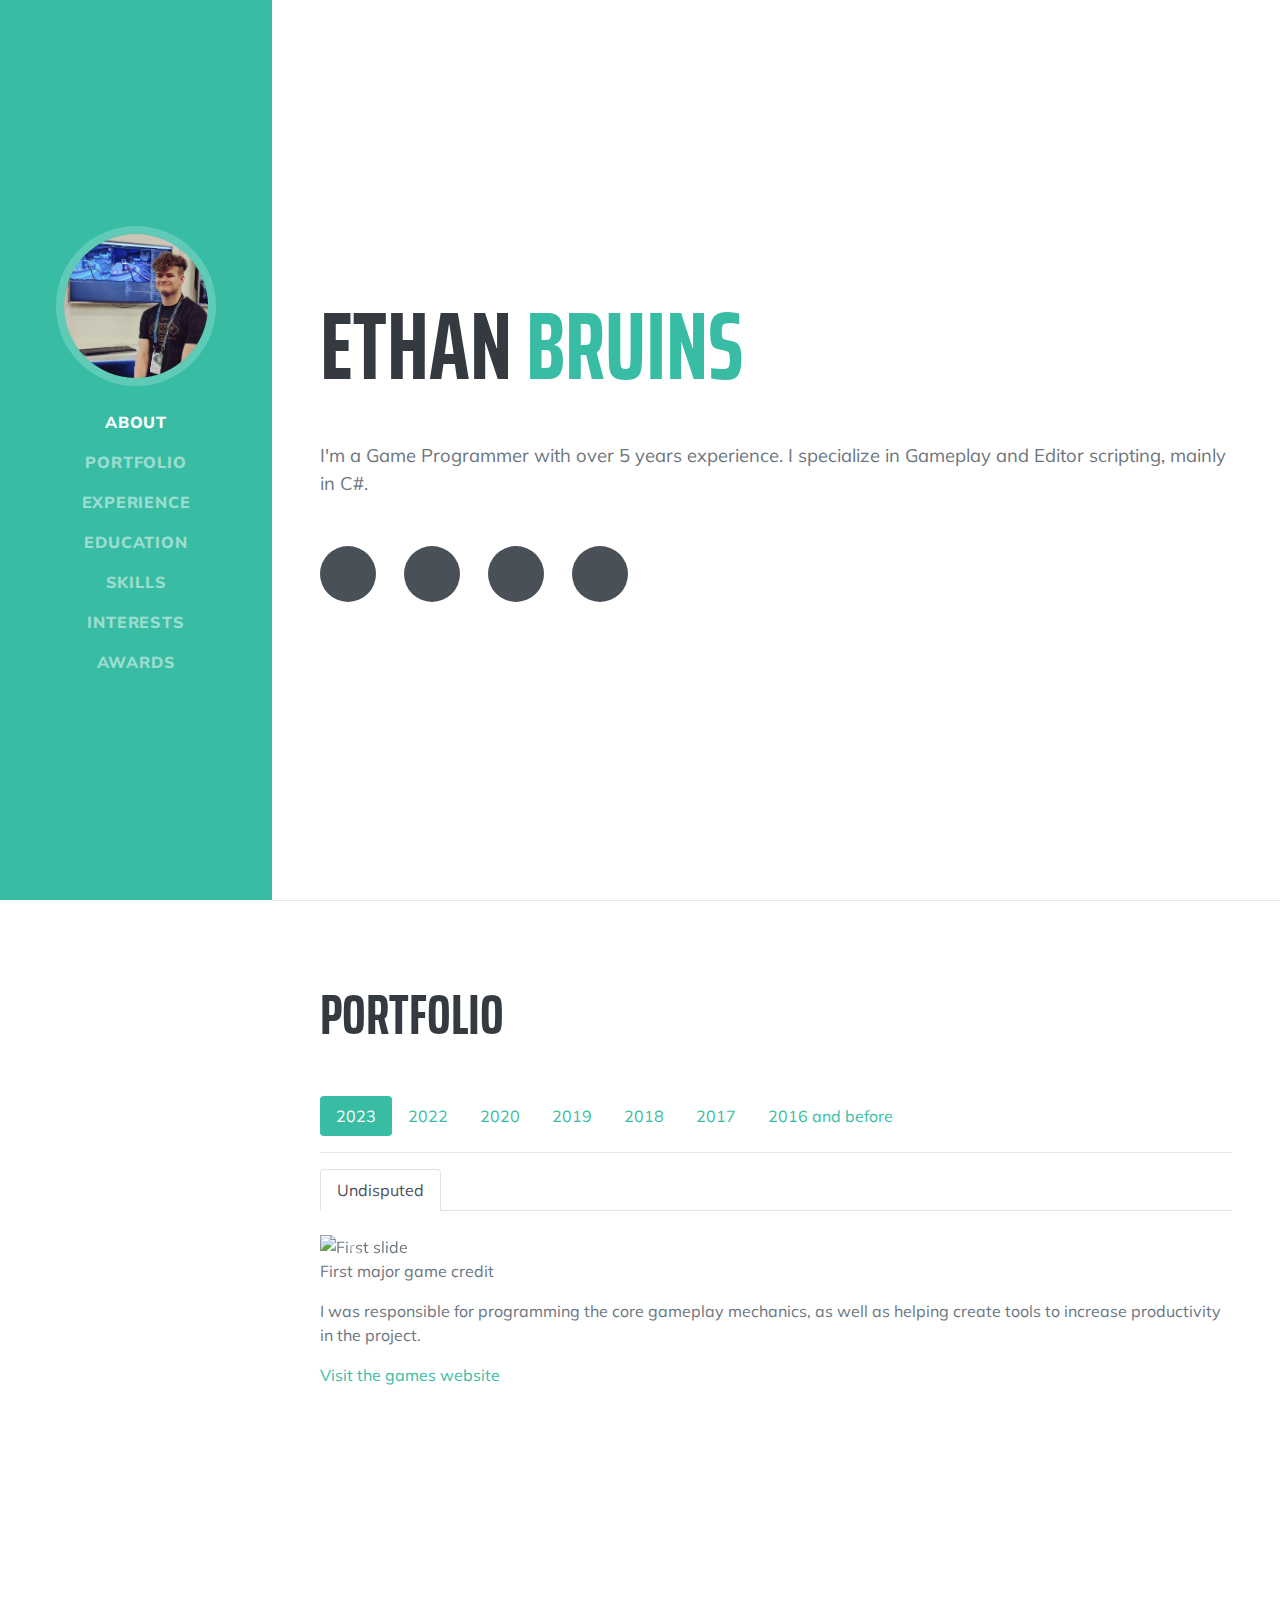
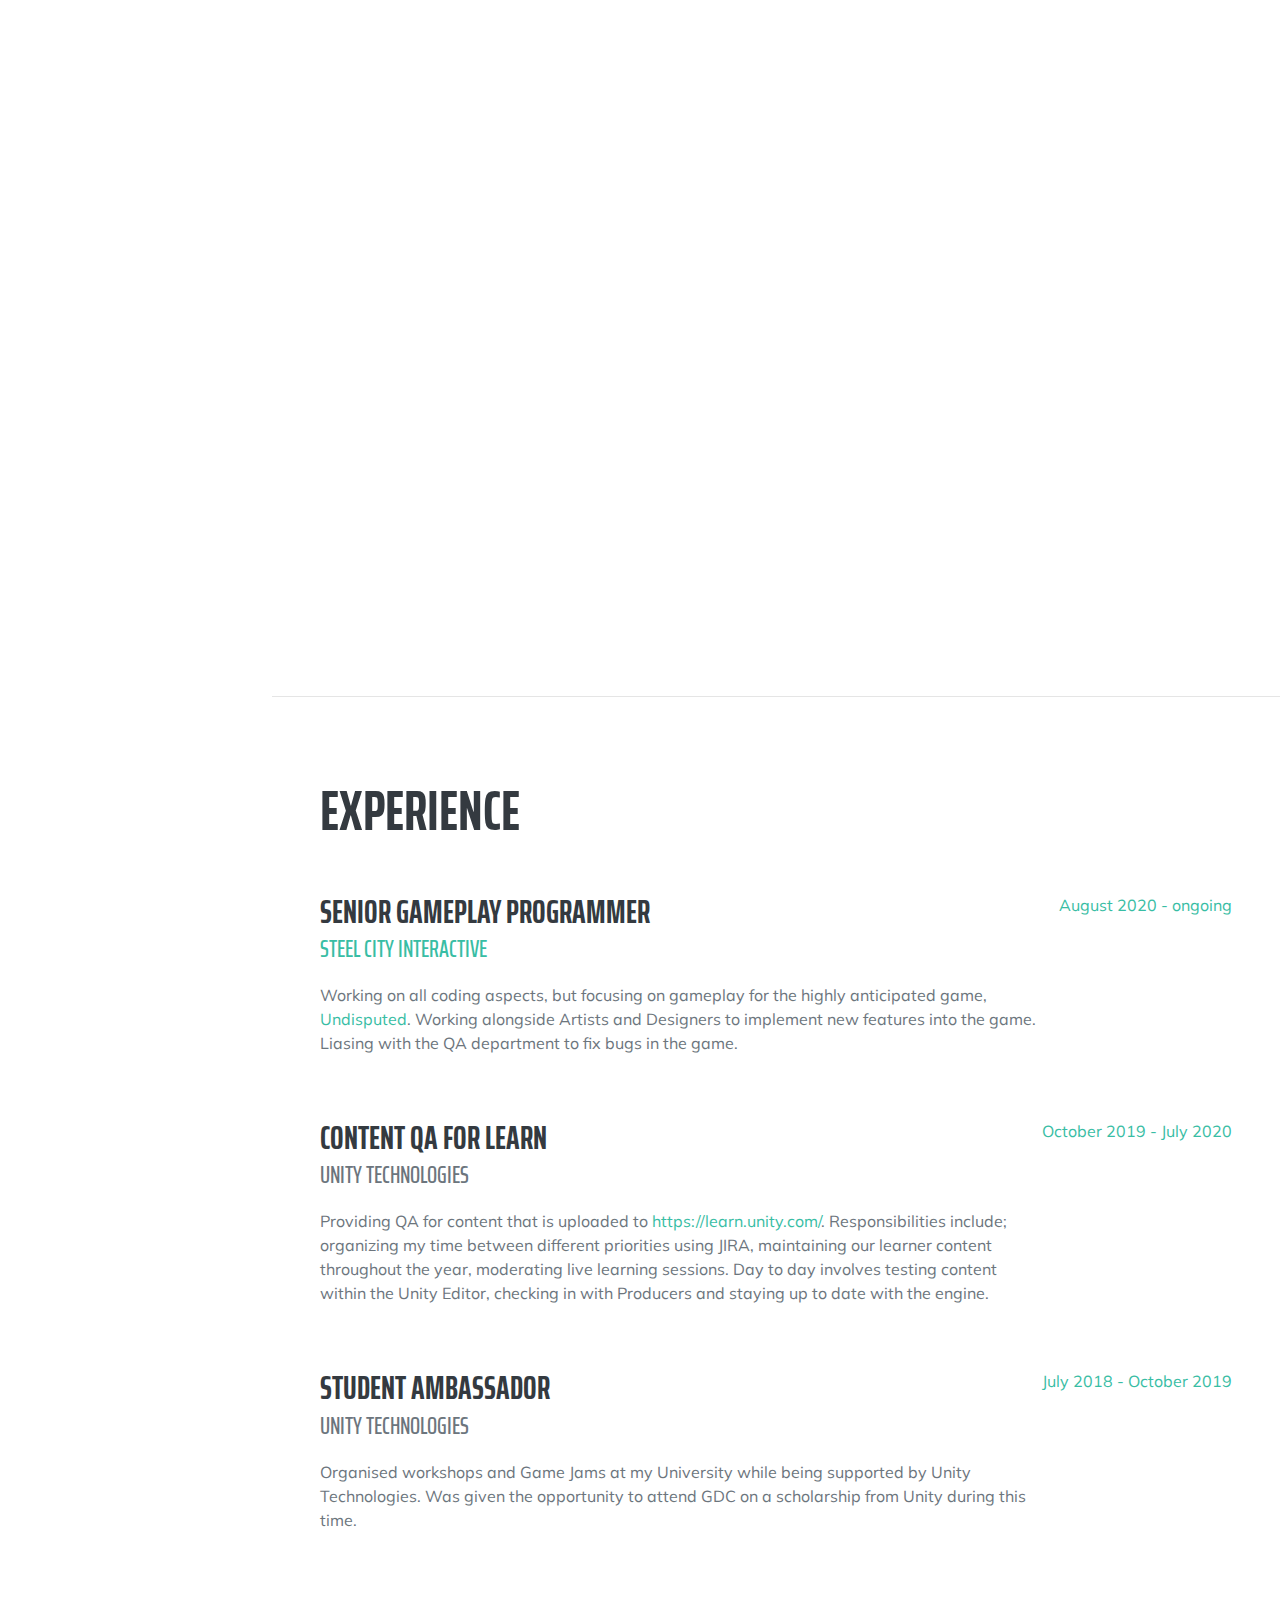
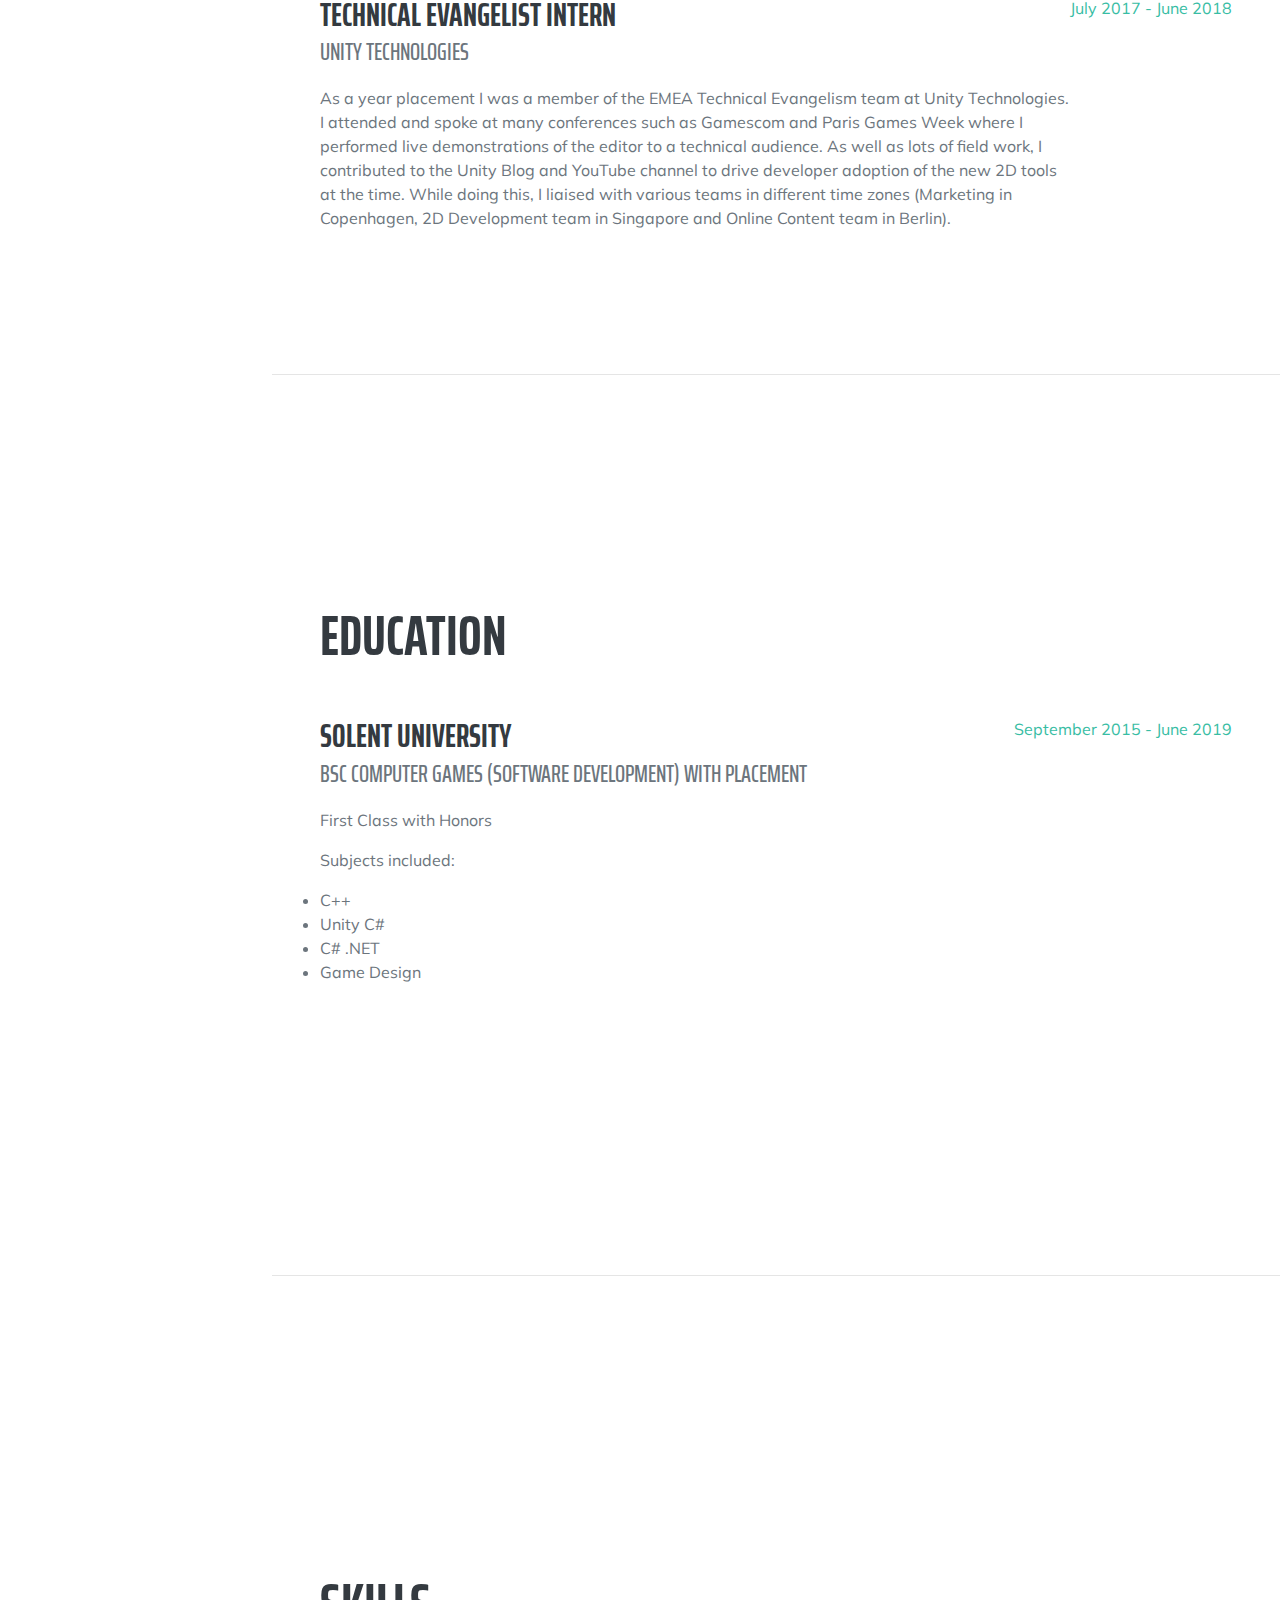
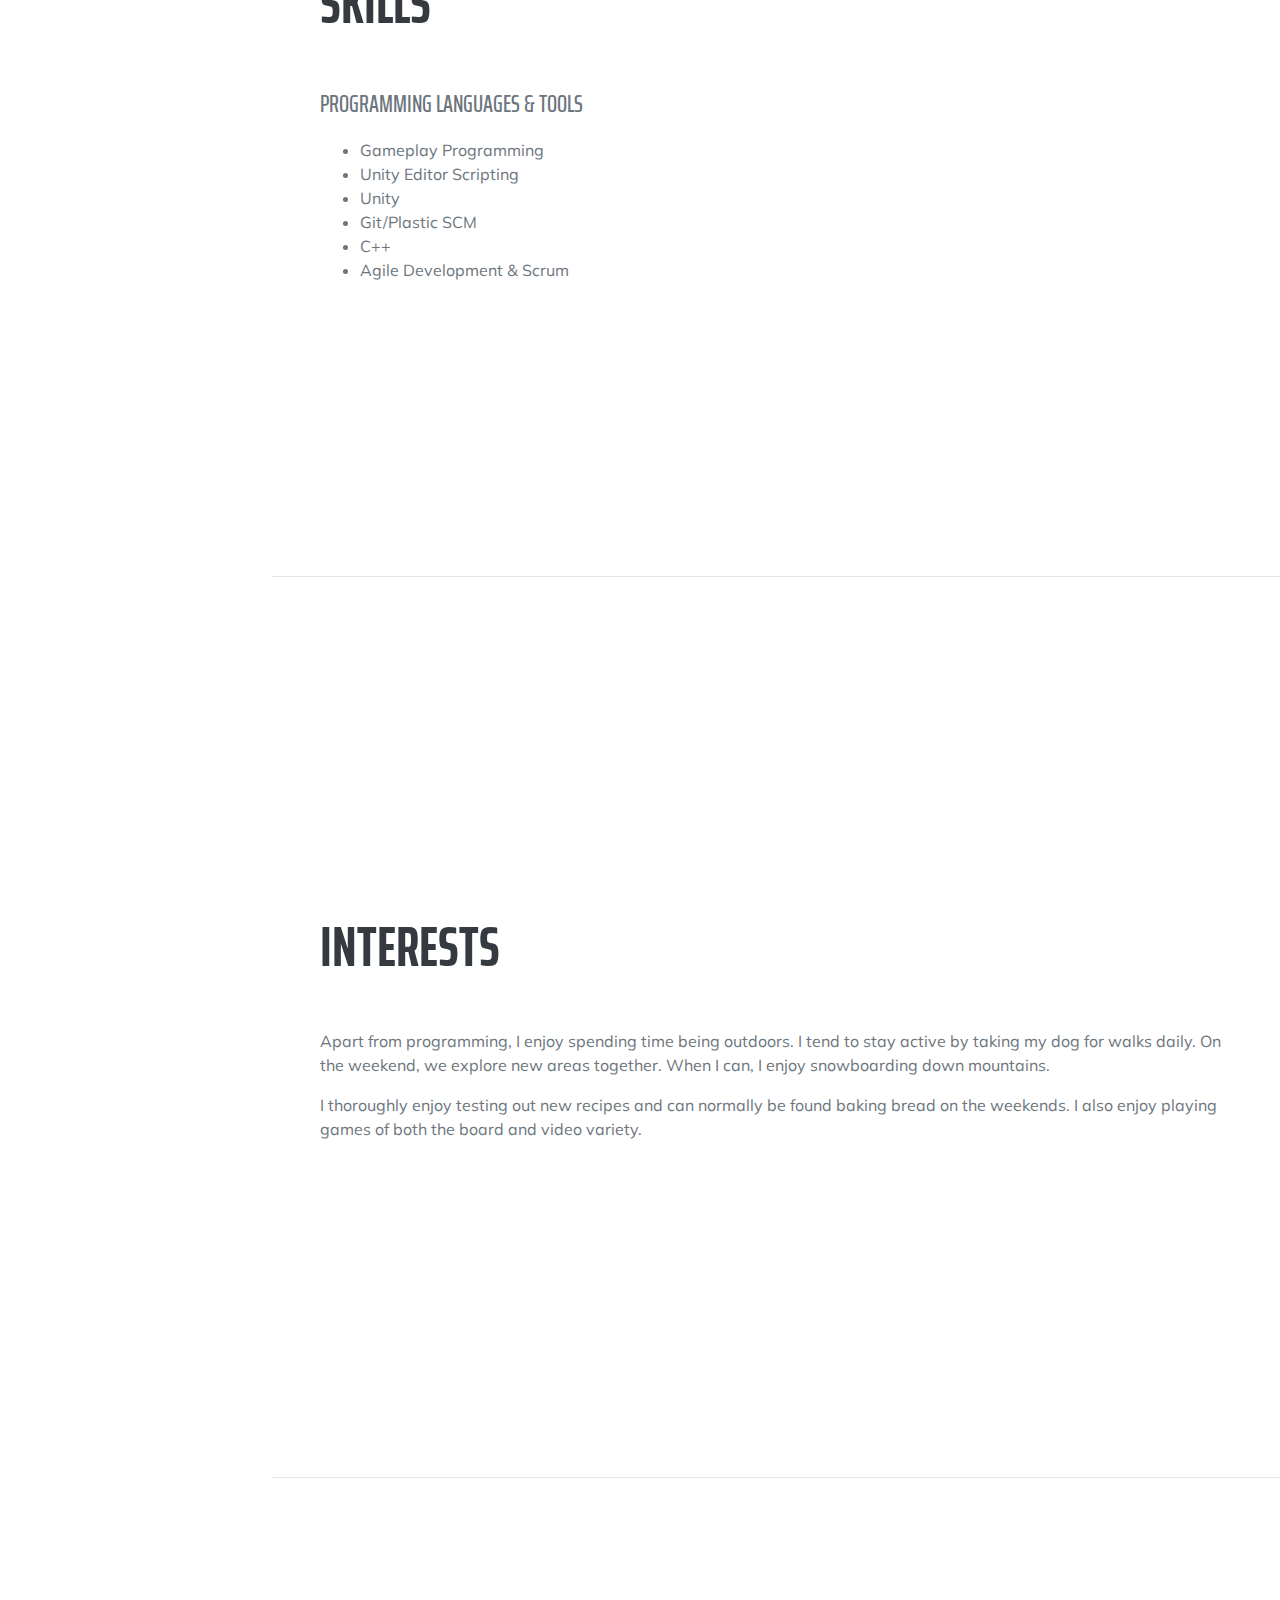
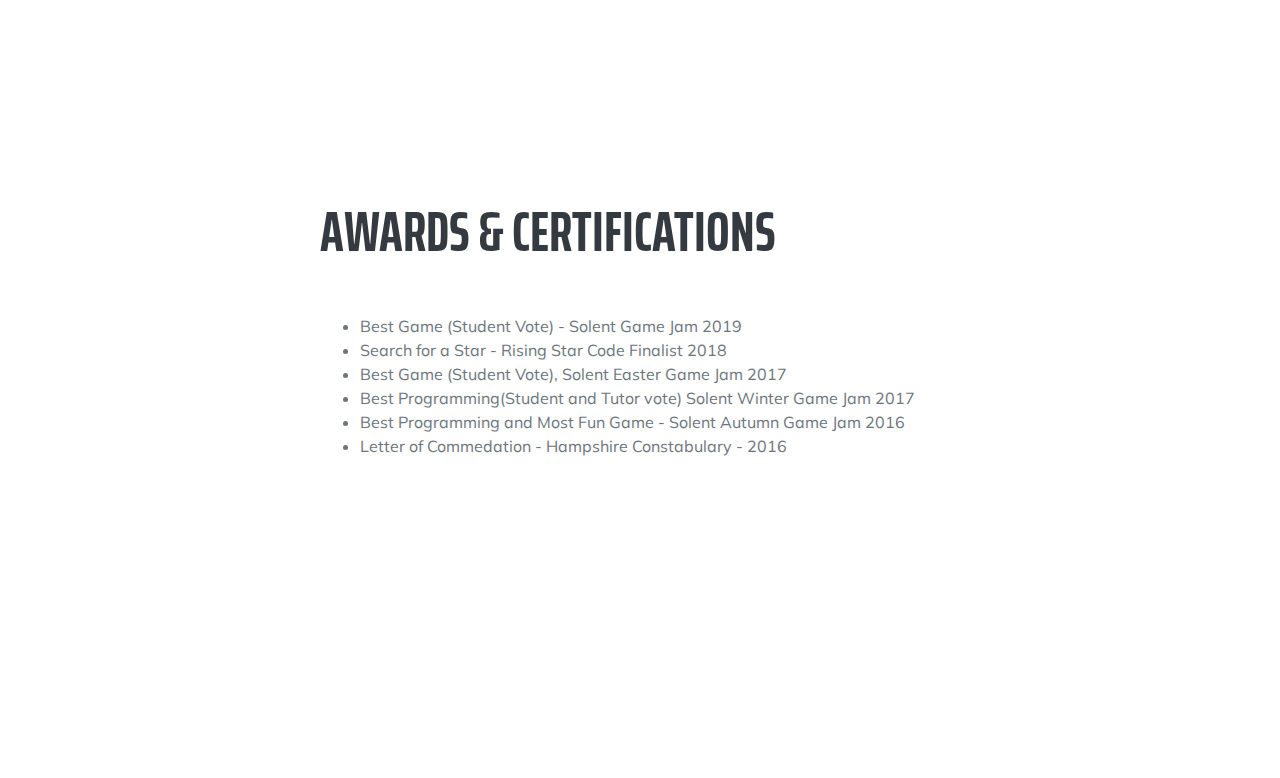
==== index.html @ a2088ba5 "Website push to github" ====
﻿<!DOCTYPE html>
<html lang="en">
    <head>
        <meta charset="utf-8" />
        <meta name="viewport" content="width=device-width, initial-scale=1, shrink-to-fit=no" />
        <meta name="description" content="" />
        <meta name="author" content="" />
        <title>Ethan Bruins</title>
        <link rel="icon" type="image/x-icon" href="assets/img/favicon.ico" />
        <!-- Font Awesome icons (free version)-->
        <script src="https://use.fontawesome.com/releases/v5.13.0/js/all.js" crossorigin="anonymous"></script>
        <!-- Google fonts-->
        <link href="https://fonts.googleapis.com/css?family=Saira+Extra+Condensed:500,700" rel="stylesheet" type="text/css" />
        <link href="https://fonts.googleapis.com/css?family=Muli:400,400i,800,800i" rel="stylesheet" type="text/css" />
        <!-- Core theme CSS (includes Bootstrap)-->
        <link href="css/styles.css" rel="stylesheet" />
		<!-- Global site tag (gtag.js) - Google Analytics -->
		<script async src="https://www.googletagmanager.com/gtag/js?id=UA-97183798-1"></script>
		<script>
		  window.dataLayer = window.dataLayer || [];
		  function gtag(){dataLayer.push(arguments);}
		  gtag('js', new Date());

		  gtag('config', 'UA-97183798-1');
		</script>

    </head>
    <body id="page-top">
        <!-- Navigation-->
        <nav class="navbar navbar-expand-lg navbar-dark bg-primary fixed-top" id="sideNav">
            <a class="navbar-brand js-scroll-trigger" href="#page-top">
                <span class="d-block d-lg-none">Ethan Bruins</span>
                <span class="d-none d-lg-block"><img class="img-fluid img-profile rounded-circle mx-auto mb-2" src="assets/img/profile.jpg" alt="" /></span>
            </a>
            <button class="navbar-toggler" type="button" data-toggle="collapse" data-target="#navbarSupportedContent" aria-controls="navbarSupportedContent" aria-expanded="false" aria-label="Toggle navigation"><span class="navbar-toggler-icon"></span></button>
            <div class="collapse navbar-collapse" id="navbarSupportedContent">
                <ul class="navbar-nav">
                    <li class="nav-item"><a class="nav-link js-scroll-trigger" href="#about">About</a></li>
                    <li class="nav-item"><a class="nav-link js-scroll-trigger" href="#portfolio">Portfolio</a></li>
                    <li class="nav-item"><a class="nav-link js-scroll-trigger" href="#experience">Experience</a></li>
                    <li class="nav-item"><a class="nav-link js-scroll-trigger" href="#education">Education</a></li>
                    <li class="nav-item"><a class="nav-link js-scroll-trigger" href="#skills">Skills</a></li>
                    <li class="nav-item"><a class="nav-link js-scroll-trigger" href="#interests">Interests</a></li>
                    <li class="nav-item"><a class="nav-link js-scroll-trigger" href="#awards">Awards</a></li>
                </ul>
            </div>
        </nav>
        <!-- Page Content-->
        <div class="container-fluid p-0">
            <!-- About-->
            <section class="resume-section" id="about">
                <div class="resume-section-content">
                    <h1 class="mb-0">
                        Ethan
                        <span class="text-primary">Bruins</span>
                    </h1>
                    <div class="subheading mb-5">
                    </div>
                    <p class="lead mb-5">I'm a Game Programmer with over 5 years experience. I specialize in Gameplay and Editor scripting, mainly in C#.</p>
                    <div class="social-icons">
                        <a class="social-icon" href="https://www.linkedin.com/in/ethanbruins/"><i class="fab fa-linkedin-in"></i></a>
                        <a class="social-icon" href="https://github.com/Westerveld"><i class="fab fa-github"></i></a>
                        <a class="social-icon" href="https://twitter.com/bruinsee"><i class="fab fa-twitter"></i></a>
                        <a class="social-icon" href="https://jestyjam.itch.io"><i class="fab fa-itch-io"></i></a>
                    </div>
                </div>
            </section>
            <hr class="m-0">
            <!-- Porfolio -->
            <section class ="resume-section" id="porfolio">
                <div class="resume-section-content">
                    <h2 class="mb-5" id="portfolio">Portfolio</h2>
                    <div>
                        <ul class="nav nav-pills" id="years">
                          <li class="nav-item">
                            <a class="nav-link active" data-toggle="tab" id="area23-tab" href="#area23" aria-controls="area23" aria-selected="true">2023</a>
                          </li>
                            <li class="nav-item">
                              <a class="nav-link" data-toggle="tab" id="area22-tab" href="#area22" aria-controls="area22" aria-selected="false">2022</a>
                            </li>
                            <li class="nav-item">
                                <a class="nav-link" data-toggle="tab" id="area20-tab" href="#area20" aria-controls="area20" aria-selected="false">2020</a>
                            </li>
                            <li class="nav-item">
                                <a class="nav-link" data-toggle="tab" id="area19-tab" href="#area19" aria-controls="area19" aria-selected="false">2019</a>
                            </li>
                            <li class="nav-item">
                                <a class="nav-link" data-toggle="tab" id="area18-tab" href="#area18" aria-controls="area18" aria-selected="false">2018</a>
                            </li>
                            <li class="nav-item">
                                <a class="nav-link" data-toggle="tab" id="area17-tab" href="#area17" aria-controls="area17" aria-selected="false">2017</a>
                            </li>
                            <li class="nav-item">
                                <a class="nav-link" data-toggle="tab" id="area16-tab" href="#area16" aria-controls="area16" aria-selected="false">2016 and before</a>
                            </li>
                        </ul>
                    </div>
                    <hr>

                <div class="tab-content" id="yearsContent">
                  <div class="tab-pane fade active show" id="area23" role="tabpanel" aria-labelledby="area23-tab">
                    
                    <ul class="nav nav-tabs" id="recent" role="tablist">
                      <li class="nav-item">
                        <a class="nav-link active" data-toggle="tab" id="undisputed-tab" href="#undisputed" role="tab" aria-controls="undisputed" aria-selected="true">Undisputed</a>
                      </li>
                    </ul>
                  <div class="tab-content" id="area23Content">
                    <div class="tab-pane active show" id="retry" role="tabpanel" aria-labelledby="undisputed-tab">
                      <br>
                      <!--carousel-->
                  <div id="carouselUndisputed" class="carousel slide" data-ride="carousel">
                    <ol class="carousel-indicators">
                      <li data-target="#carouselUndisputed" data-slide-to="0" class="active"></li>
                      <li data-target="#carouselUndisputed" data-slide-to="1"></li>
                      <li data-target="#carouselUndisputed" data-slide-to="2"></li>
                    </ol>
                    <div class="carousel-inner">
                      <div class="carousel-item active">
                        <img class="d-block w-100" src="https://frisbee-cdn.fra1.cdn.digitaloceanspaces.com/images/Yk3f1667832890_dW5kaXNwdXRlZC1mZWF0dXJlLTEuanBn.jpg" alt="First slide">
                      </div>
                      <div class="carousel-item">
                        <img class="d-block w-100" src="https://frisbee-cdn.fra1.cdn.digitaloceanspaces.com/images/isnw1667831769_dW5kaXNwdXRlZC1mZWF0dXJlLTMuanBn.jpg" alt="Second slide">
                      </div>
                      <div class="carousel-item">
                        <img class="d-block w-100" src="https://frisbee-cdn.fra1.cdn.digitaloceanspaces.com/images/yIFd1667832863_dW5kaXNwdXRlZC1mZWF0dXJlLTIuanBn.jpg" alt="Third slide">
                      </div>
                    </div>
                    <a class="carousel-control-prev" href="#carouselUndisputed" role="button" data-slide="prev">
                      <span class="carousel-control-prev-icon" aria-hidden="true"></span>
                      <span class="sr-only">Previous</span>
                    </a>
                    <a class="carousel-control-next" href="#carouselUndisputed" role="button" data-slide="next">
                      <span class="carousel-control-next-icon" aria-hidden="true"></span>
                      <span class="sr-only">Next</span>
                    </a>
                  </div>
                  <div class="row align-items-center">
                      <div class="col">
                        <p>First major game credit</p>
                        <p>I was responsible for programming the core gameplay mechanics, as well as helping create tools to increase productivity in the project.</p>
                        <p><a href="https://playundisputed.com/">Visit the games website</a></p>
                        <iframe src="https://store.steampowered.com/widget/1451190/" frameborder="0" width="646" height="190"></iframe>
                    </div>
                </div>
                    </div>
                  </div>
                  </div>
                    <div class="tab-pane fade active" id="area22" role="tabpanel" aria-labelledby="area22-tab">
                        <ul class="nav nav-tabs" id="recent" role="tablist">
                          <li class="nav-item">
                            <a class="nav-link active" data-toggle="tab" id="retry-tab" href="#retry" role="tab" aria-controls="retry" aria-selected="true">RETry</a>
                          </li>
                        </ul>
                      <div class="tab-content" id="area22Content">
                        <div class="tab-pane active" id="retry" role="tabpanel" aria-labelledby="retry-tab">
                          <br>
                          <!--carousel-->
                      <div id="carouselRetry" class="carousel slide" data-ride="carousel">
                        <ol class="carousel-indicators">
                          <li data-target="#carouselRetry" data-slide-to="0" class="active"></li>
                          <li data-target="#carouselRetry" data-slide-to="1"></li>
                          <li data-target="#carouselRetry" data-slide-to="2"></li>
                          <li data-target="#carouselRetry" data-slide-to="3"></li>
                          <li data-target="#carouselRetry" data-slide-to="4"></li>
                          <li data-target="#carouselRetry" data-slide-to="5"></li>
                          <li data-target="#carouselRetry" data-slide-to="6"></li>
                        </ol>
                        <div class="carousel-inner">
                          <div class="carousel-item active">
                            <img class="d-block w-100" src="assets/img/RETRY/1.png" alt="First slide">
                          </div>
                          <div class="carousel-item">
                            <img class="d-block w-100" src="assets/img/RETRY/2.png" alt="Second slide">
                          </div>
                          <div class="carousel-item">
                            <img class="d-block w-100" src="assets/img/RETRY/3.png" alt="Third slide">
                          </div>
                          <div class="carousel-item">
                            <img class="d-block w-100" src="assets/img/RETRY/4.png" alt="Third slide">
                          </div>
                          <div class="carousel-item">
                            <img class="d-block w-100" src="assets/img/RETRY/5.png" alt="Third slide">
                          </div>
                          <div class="carousel-item">
                            <img class="d-block w-100" src="assets/img/RETRY/6.png" alt="Third slide">
                          </div>
                          <div class="carousel-item">
                            <img class="d-block w-100" src="assets/img/RETRY/7.png" alt="Third slide">
                          </div>
                        </div>
                        <a class="carousel-control-prev" href="#carouselRetry" role="button" data-slide="prev">
                          <span class="carousel-control-prev-icon" aria-hidden="true"></span>
                          <span class="sr-only">Previous</span>
                        </a>
                        <a class="carousel-control-next" href="#carouselRetry" role="button" data-slide="next">
                          <span class="carousel-control-next-icon" aria-hidden="true"></span>
                          <span class="sr-only">Next</span>
                        </a>
                      </div>
                      <div class="row align-items-center">
                          <div class="col">
                            <p>Game Submission for the GameDev.tv Game Jam. Made over 10 days</p>
                            <p>I was responsible for programming everything but the UI in this project.</p>
                            <p>Source code is available <a href="https://github.com/Westerveld/gamdevtv-jam">here</a></p>
                            <iframe frameborder="0" src="https://itch.io/embed/1551907" width="552" height="167"><a href="https://joshyp.itch.io/retry">RE:Try by Joshyp, Seemage, JestyJam, Purplesamosa</a></iframe>
                        </div>
                    </div>
                        </div>
                      </div>


                    </div>
                <div class="tab-pane fade" id="area20" role="tabpanel" aria-labelledby="area20-tab">
                
                  <ul class="nav nav-tabs" id="recent" role="tablist">
                    <li class="nav-item">
                        <a class="nav-link active" data-toggle="tab" id="lfd-tab" href="#lfd" role="tab" aria-controls="lfd" aria-selected="true">Looking for Dove</a>
                    </li>
                    <li class="nav-item">
                        <a class="nav-link" data-toggle="tab" id="bsd-tab" href="#bsd" role="tab" aria-controls="bsd" aria-selected="false">Bready.. Set? Duck!</a>
                    </li>
                    <li class="nav-item">
                        <a class="nav-link" data-toggle="tab" id="prg-tab" href="#prg" role="tab" aria-controls="prg" aria-selected="false">Procedural Room Generation</a>
                    </li>
                    <li class="nav-item">
                        <a class="nav-link" data-toggle="tab" id="extr-tab" href="#extr" role="tab" aria-controls="extr" aria-selected="false">Extraction</a>
                    </li>
                    <li class="nav-item">
                        <a class="nav-link" data-toggle="tab" id="tp-tab" href="#tp" role="tab" aria-controls="tp" aria-selected="false">Text Playground</a>                        
                    </li>
                </ul>
                <div class="tab-content" id="recentContent">
                  <div class="tab-pane fade active show" id="lfd" role="tabpanel" aria-labelledby="lfd-tab">
                      <br>
                      <!--carousel-->
                      <div id="carouselLFD" class="carousel slide" data-ride="carousel">
                          <ol class="carousel-indicators">
                            <li data-target="#carouselLFD" data-slide-to="0" class="active"></li>
                            <li data-target="#carouselLFD" data-slide-to="1"></li>
                            <li data-target="#carouselLFD" data-slide-to="2"></li>
                          </ol>
                          <div class="carousel-inner">
                            <div class="carousel-item active">
                              <img class="d-block w-100" src="assets/img/LFD/1.png" alt="First slide">
                            </div>
                            <div class="carousel-item">
                              <img class="d-block w-100" src="assets/img/LFD/2.png" alt="Second slide">
                            </div>
                            <div class="carousel-item">
                              <img class="d-block w-100" src="assets/img/LFD/3.png" alt="Third slide">
                            </div>
                          </div>
                          <a class="carousel-control-prev" href="#carouselLFD" role="button" data-slide="prev">
                            <span class="carousel-control-prev-icon" aria-hidden="true"></span>
                            <span class="sr-only">Previous</span>
                          </a>
                          <a class="carousel-control-next" href="#carouselLFD" role="button" data-slide="next">
                            <span class="carousel-control-next-icon" aria-hidden="true"></span>
                            <span class="sr-only">Next</span>
                          </a>
                        </div>
                        <div class="row align-items-center">
                            <div class="col">
                              <p>This game was created for the Mix and Game Jam 2020</p>
            <p>Our team consisted of 2 Artists and 2 Coders</p>
            <p>I scripted the introduction, character movement and throwing, as well as the end scenario.</p>
            <p>You can play the game on itch.io</p>
                          </div>
                      </div>
                      <iframe frameborder="0" src="https://itch.io/embed/821723" width="552" height="167"><a href="https://jestyjam.itch.io/looking-for-dove">Looking for Dove by JestyJam, Chloe, Iseris, pillow_fort_guardian</a></iframe>
                      </div>
                  <div class="tab-pane fade" id="bsd" role="tabpanel" aria-labelledby="bsd-tab">
                      <br>
                      <!--carousel-->
                      <div id="carouselBSD" class="carousel slide" data-ride="carousel">
                          <ol class="carousel-indicators">
                            <li data-target="#carouselBSD" data-slide-to="0" class="active"></li>
                            <li data-target="#carouselBSD" data-slide-to="1"></li>
                            <li data-target="#carouselBSD" data-slide-to="2"></li>
                            <li data-target="#carouselBSD" data-slide-to="3"></li>
                            <li data-target="#carouselBSD" data-slide-to="4"></li>
                            <li data-target="#carouselBSD" data-slide-to="5"></li>
                            <li data-target="#carouselBSD" data-slide-to="6"></li>
                          </ol>
                          <div class="carousel-inner">
                            <div class="carousel-item active">
                              <img class="d-block w-100" src="assets/img/BSD/1.png" alt="First slide">
                            </div>
                            <div class="carousel-item">
                              <img class="d-block w-100" src="assets/img/BSD/2.png" alt="Second slide">
                            </div>
                            <div class="carousel-item">
                              <img class="d-block w-100" src="assets/img/BSD/3.png" alt="Third slide">
                            </div>
                            <div class="carousel-item">
                              <img class="d-block w-100" src="assets/img/BSD/4.png" alt="Fourth slide">
                            </div>
                            <div class="carousel-item">
                              <img class="d-block w-100" src="assets/img/BSD/5.png" alt="Fifth slide">
                            </div>
                            <div class="carousel-item">
                              <img class="d-block w-100" src="assets/img/BSD/6.gif" alt="Sixth slide">
                            </div>
                            <div class="carousel-item">
                              <img class="d-block w-100" src="assets/img/BSD/7.gif" alt="Seventh slide">
                            </div>
                          </div>
                          <a class="carousel-control-prev" href="#carouselBSD" role="button" data-slide="prev">
                            <span class="carousel-control-prev-icon" aria-hidden="true"></span>
                            <span class="sr-only">Previous</span>
                          </a>
                          <a class="carousel-control-next" href="#carouselBSD" role="button" data-slide="next">
                            <span class="carousel-control-next-icon" aria-hidden="true"></span>
                            <span class="sr-only">Next</span>
                          </a>
                        </div>
                        <div class="row align-items-center">
                            <div class="col">
                              <p>This game was created for the Game Makers Toolkit Game Jam 2020</p>
                              <p>Our team consisted of 2 coders and 1 artist</p>
                              <p>I worked on the vehicle physics and controls. And helped with setting up the duck feet</p>
                              <p>You can play the game on itch.io</p>
                              <p>We ranked 285th out of 5,418 entries for Originality</p>
                          </div>
                      </div>
                      <iframe frameborder="0" src="https://itch.io/embed/695823" width="208" height="167"><a href="https://jestyjam.itch.io/bready-set-duck">Bready... Set... Duck by JestyJam, pillow_fort_guardian, PapaPolski</a></iframe>
                      </div>
                    <div class="tab-pane fade" id="prg" role="tabpanel" aria-labelledby="prg-tab">
                        <br>
                        <!--carousel-->
                        <div id="carouselPRG" class="carousel slide" data-ride="carousel">
                            <ol class="carousel-indicators">
                              <li data-target="#carouselPRG" data-slide-to="0" class="active"></li>
                              <li data-target="#carouselPRG" data-slide-to="1"></li>
                              <li data-target="#carouselPRG" data-slide-to="2"></li>
                            </ol>
                            <div class="carousel-inner">
                              <div class="carousel-item active">
                                <img class="d-block w-100" src="assets/img/prg/prg_1.png" alt="First slide">
                              </div>
                              <div class="carousel-item">
                                <img class="d-block w-100" src="assets/img/prg/prg_2.png" alt="Second slide">
                              </div>
                              <div class="carousel-item">
                                <img class="d-block w-100" src="assets/img/prg/prg_3.png" alt="Third slide">
                              </div>
                            </div>
                            <a class="carousel-control-prev" href="#carouselPRG" role="button" data-slide="prev">
                              <span class="carousel-control-prev-icon" aria-hidden="true"></span>
                              <span class="sr-only">Previous</span>
                            </a>
                            <a class="carousel-control-next" href="#carouselPRG" role="button" data-slide="next">
                              <span class="carousel-control-next-icon" aria-hidden="true"></span>
                              <span class="sr-only">Next</span>
                            </a>
                          </div>
                          <div class="row align-items-center">
                              <div class="col">
                                <p>This is for an un-named project currently in development. The idea is to have different shaped rooms and generate a map that has no overlap. Took about 1 month to get in a good place</p>
                            </div>
                        </div>
                        <iframe frameborder="0" src="https://itch.io/embed/685846" width="210" height="169"><a href="https://jestyjam.itch.io/prg">Procedurally Generated Rooms by JestyJam</a></iframe>
                        </div>

                    <div class="tab-pane fade" id="extr" role="tabpanel" aria-labelledby="extr-tab">

                        <div id="carouselEXT" class="carousel slide" data-ride="carousel">
                            <ol class="carousel-indicators">
                              <li data-target="#carouselEXT" data-slide-to="0" class="active"></li>
                              <li data-target="#carouselEXT" data-slide-to="1"></li>
                              <li data-target="#carouselEXT" data-slide-to="2"></li>
                            </ol>
                            <div class="carousel-inner">
                              <div class="carousel-item active">
                                <img class="d-block w-100" src="assets/img/ext/furby.png" alt="First slide">
                              </div>
                              <div class="carousel-item">
                                <img class="d-block w-100" src="assets/img/ext/ai1.gif" alt="Second slide">
                              </div>
                              <div class="carousel-item">
                                <img class="d-block w-100" src="assets/img/ext/doggo2.gif" alt="Third slide">
                              </div>
                            </div>
                            <a class="carousel-control-prev" href="#carouselEXT" role="button" data-slide="prev">
                              <span class="carousel-control-prev-icon" aria-hidden="true"></span>
                              <span class="sr-only">Previous</span>
                            </a>
                            <a class="carousel-control-next" href="#carouselEXT" role="button" data-slide="next">
                              <span class="carousel-control-next-icon" aria-hidden="true"></span>
                              <span class="sr-only">Next</span>
                            </a>
                          </div>
                        <div class="row align-items-center">
                            <div class="col">
                                <p>
                                <b>Created in 48 hours.</b> I was the only coder. We wanted to produce a cute horror game taking in some memories from our past. We created a game where you have a power source and need to recharge at plug sockets.
                                The player needs to find the keys to escape via the window.
                                </p>
                            </div>
                        </div>
                        <iframe frameborder="0" src="https://itch.io/embed/616363" width="210" height="169"><a href="https://jestyjam.itch.io/extraction">Extraction by JestyJam</a></iframe>
                        
                    </div>
                    
                    <div class="tab-pane fade" id="tp" role="tabpanel" aria-labelledby="tp-tab">
                        <div id="carouselTextP" class="carousel slide" data-ride="carousel">
                            <ol class="carousel-indicators">
                              <li data-target="#carouselTextP" data-slide-to="0" class="active"></li>
                              <li data-target="#carouselTextP" data-slide-to="1"></li>
                            </ol>
                            <div class="carousel-inner">
                              <div class="carousel-item active">
                                <img class="d-block w-100" src="assets/img/textp/2.png" alt="First slide">
                              </div>
                              <div class="carousel-item">
                                <img class="d-block w-100" src="assets/img/textp/1.png" alt="Second slide">
                              </div>
                            </div>
                            <a class="carousel-control-prev" href="#carouselTextP" role="button" data-slide="prev">
                              <span class="carousel-control-prev-icon" aria-hidden="true"></span>
                              <span class="sr-only">Previous</span>
                            </a>
                            <a class="carousel-control-next" href="#carouselTextP" role="button" data-slide="next">
                              <span class="carousel-control-next-icon" aria-hidden="true"></span>
                              <span class="sr-only">Next</span>
                            </a>
                          </div>
                          <div class="row align-items-center">
                              <div class="col">
                                <p>
                                Little idea I was playing around with where you can throw the text you type, at things.
                                </p>
                              </div>
                          </div>
                          <iframe  frameborder="0" src="https://itch.io/embed/642646" width="210" height="169"><a href="https://jestyjam.itch.io/text-playground">Text Playground by JestyJam</a></iframe>
                        <br>
                    </div>
                </div>
                    </div>
                        

                    <div class="tab-pane fade" id="area19" role="tabpanel" aria-labelledby="area19-tab">
                        <ul class="nav nav-tabs" id="nineteen" role="tablist">
                    <li class="nav-item">
                        <a class="nav-link active"  data-toggle="tab" id="plague-tab" href="#plague" aria-controls="plague" aria-selected="true">P L A G U E T I M E S</a>
                    </li>
                    <li class="nav-item">
                        <a class="nav-link" data-toggle="tab" id="MQ-tab"  href="#MQ" aria-controls="MQ" aria-selected="false">Merchant's Quest</a>
                    </li>
                    <li class="nav-item">
                        <a class="nav-link " data-toggle="tab" id="SB-tab"  href="#SB" aria-controls="SB" aria-selected="false">Swing Boi</a>
                    </li>
                    <li class="nav-item">
                        <a class="nav-link " data-toggle="tab" id="pie-tab"  href="#pie" aria-controls="pie" aria-selected="false">Pie, Anyone?</a>
                    </li>
                    <li class="nav-item">
                        <a class="nav-link " data-toggle="tab" id="vrpuz-tab" href="#vrpuz" aria-controls="vrpuz" aria-selected="false">VR Puzzle Tools</a>
                    </li>
                    <li class="nav-item">
                        <a class="nav-link " data-toggle="tab" id="tlvr-tab" href="#tlvr" aria-controls="tlvr" aria-selected="false">These Lands</a>
                    </li>
                    <li class="nav-item">
                        <a class="nav-link " data-toggle="tab" id="bbd-tab" href="#bbd" aria-controls="bbd" aria-selected="false">Bongo Beat Down</a>
                    </li>
                    <li class="nav-item">
                        <a class="nav-link " data-toggle="tab" id="draums-tab" href="#draums" aria-controls="draums" aria-selected="false">Draumskrok</a>
                    </li>
                    <li class="nav-item">
                        <a class="nav-link " data-toggle="tab" id="d11-tab" href="#d11" aria-controls="d11" aria-selected="false">DirectX 11 Tech Demo</a>
                    </li>
                    <li class="nav-item">
                        <a class="nav-link " data-toggle="tab" id="mm-tab" href="#mm" aria-controls="mm" aria-selected="false">Monkey Mayhem</a>
                    </li>
                </ul>

                
                <div class="tab-content" id="nineteenContent">

                    <div class="tab-pane fade active show" id="plague" role="tabpanel" aria-labelledby="plague-tab">
                        <br>
                        <!--carousel-->
                        <div id="carouselplague" class="carousel slide" data-ride="carousel">
                            <ol class="carousel-indicators">
                              <li data-target="#carouselplague" data-slide-to="0" class="active"></li>
                              <li data-target="#carouselplague" data-slide-to="1"></li>
                              <li data-target="#carouselplague" data-slide-to="2"></li>
                            </ol>
                            <div class="carousel-inner">
                              <div class="carousel-item active">
                                <img class="d-block w-100" src="assets/img/plague/1.gif" alt="First slide">
                              </div>
                              <div class="carousel-item">
                                <img class="d-block w-100" src="assets/img/plague/2.gif" alt="Second slide">
                              </div>
                              <div class="carousel-item">
                                <img class="d-block w-100" src="assets/img/plague/3.gif" alt="Third slide">
                              </div>
                            </div>
                            <a class="carousel-control-prev" href="#carouselplague" role="button" data-slide="prev">
                              <span class="carousel-control-prev-icon" aria-hidden="true"></span>
                              <span class="sr-only">Previous</span>
                            </a>
                            <a class="carousel-control-next" href="#carouselplague" role="button" data-slide="next">
                              <span class="carousel-control-next-icon" aria-hidden="true"></span>
                              <span class="sr-only">Next</span>
                            </a>
                          </div>
                          <br>
                        <div class="row">
                            <div class="col">
                                <p>This is for an un-named project currently in development. The idea is to have different shaped rooms and generate a map that has no overlap. Took about 1 month to get in a good place</p>
                            </div>
                        </div>
                        <iframe frameborder="0" src="https://itch.io/embed/495694" width="208" height="167"><a href="https://jestyjam.itch.io/p-l-a-g-u-e-t-i-m-e-s">P L A G U E  T I M E S by JestyJam</a></iframe>
                    
                    </div>

                    <div class="tab-pane fade  " id="MQ" role="tabpanel" aria-labelledby="MQ-tab">
                        <div id="carouselMQ" class="carousel slide" data-ride="carousel">
                            <ol class="carousel-indicators">
                              <li data-target="#carouselMQ" data-slide-to="0" class="active"></li>
                              <li data-target="#carouselMQ" data-slide-to="1"></li>
                              <li data-target="#carouselMQ" data-slide-to="2"></li>
                            </ol>
                            <div class="carousel-inner">
                              <div class="carousel-item active">
                                <img class="d-block w-100" src="assets/img/merchant/1.gif" alt="First slide">
                              </div>
                              <div class="carousel-item">
                                <img class="d-block w-100" src="assets/img/merchant/2.gif" alt="Second slide">
                              </div>
                              <div class="carousel-item">
                                <img class="d-block w-100" src="assets/img/merchant/3.gif" alt="Third slide">
                              </div>
                            </div>
                            <a class="carousel-control-prev" href="#carouselMQ" role="button" data-slide="prev">
                              <span class="carousel-control-prev-icon" aria-hidden="true"></span>
                              <span class="sr-only">Previous</span>
                            </a>
                            <a class="carousel-control-next" href="#carouselMQ" role="button" data-slide="next">
                              <span class="carousel-control-next-icon" aria-hidden="true"></span>
                              <span class="sr-only">Next</span>
                            </a>
                          </div>
                          <div class="row">
                              <div class="col">
                                <p>
                                    Created in 4 days for Community Game Jam. Team consisted of 3 programmers, 1 artist and 1 sound engineer.
                                </p>
                                <p>
                                    I was responsible for scripting the Inventory and Shop systems. I also helped create the shader for the screen transitions.
                                </p>
                                <p>This projects source code can be found on <a href="https://github.com/Widdiful/MerchantsQuest">Github</a></p>
                              </div>
                          </div>
                          <iframe frameborder="0" src="https://itch.io/embed/476098" width="208" height="167"><a href="https://thedarkmagi.itch.io/merchants-quest">Merchant's Quest by thedarkmagi, JestyJam, widdiful</a></iframe>
                        
                    </div>

                    <div class="tab-pane fade  " id="SB" role="tabpanel" aria-labelledby="SB-tab">
                        <!--Carousel-->
                        <div id="carouselSB" class="carousel slide" data-ride="carousel">
                            <ol class="carousel-indicators">
                              <li data-target="#carouselSB" data-slide-to="0" class="active"></li>
                              <li data-target="#carouselSB" data-slide-to="1"></li>
                            </ol>
                            <div class="carousel-inner">
                              <div class="carousel-item active">
                                <img class="d-block w-100" src="assets/img/SB/2.gif" alt="First slide">
                              </div>
                              <div class="carousel-item">
                                <img class="d-block w-100" src="assets/img/SB/3.gif" alt="Second slide">
                              </div>
                            </div>
                            <a class="carousel-control-prev" href="#carouselSB" role="button" data-slide="prev">
                              <span class="carousel-control-prev-icon" aria-hidden="true"></span>
                              <span class="sr-only">Previous</span>
                            </a>
                            <a class="carousel-control-next" href="#carouselSB" role="button" data-slide="next">
                              <span class="carousel-control-next-icon" aria-hidden="true"></span>
                              <span class="sr-only">Next</span>
                            </a>
                          </div>
                          <!--Carousel end-->
                        <br>
                        <div class="row">
                            <div class="col-10">
                                <p>
                                    This project was created entirely by me in 4 days for Weekly Game Jam 110. I had been wanting to make a game with a grapple hook mechanic, so used this time to make a puzzle platformer version.
                                </p>
                                </div>
                            </div>
                                <iframe frameborder="0" src="https://itch.io/embed/471842" width="208" height="167"><a href="https://jestyjam.itch.io/swing-boi">Swing Boi by JestyJam</a></iframe>
                        
                    </div>
                    
                    <div class="tab-pane fade  " id="pie" role="tabpanel" aria-labelledby="pie-tab">
                        <!--Carousel-->
                        <div id="carouselpie" class="carousel slide" data-ride="carousel">
                            <ol class="carousel-indicators">
                              <li data-target="#carouselpie" data-slide-to="0" class="active"></li>
                              <li data-target="#carouselpie" data-slide-to="1"></li>
                            </ol>
                            <div class="carousel-inner">
                              <div class="carousel-item active">
                                <img class="d-block w-100" src="assets/img/pie/2.png" alt="First slide">
                              </div>
                              <div class="carousel-item">
                                <img class="d-block w-100" src="assets/img/pie/3.png" alt="Second slide">
                              </div>
                            </div>
                            <a class="carousel-control-prev" href="#carouselpie" role="button" data-slide="prev">
                              <span class="carousel-control-prev-icon" aria-hidden="true"></span>
                              <span class="sr-only">Previous</span>
                            </a>
                            <a class="carousel-control-next" href="#carouselpie" role="button" data-slide="next">
                              <span class="carousel-control-next-icon" aria-hidden="true"></span>
                              <span class="sr-only">Next</span>
                            </a>
                          </div>
                          <!--Carousel end-->
                        <br>
                        <div class ="row">
                            <div class="col-10">
                                <p>
                                The game was created as part of a 4 day game jam at my University. Our team consisted of 2 coders and 2 artists.
                                </p>
                                <p>
                                    I was responsible for:
                                    <li>Player Controller</li>
                                    <li>Getting switch controllers to work nicely with Unity</li>
                                    <li>Gameloop mechanics</li>
                                    <li>Getting 8 players working via 2 screens</li>
                                </p>
                                <p>This game ended up winning the Student vote for Best Game</p>
                            </div>
                        </div>
                        <iframe frameborder="0" src="https://itch.io/embed/430637" width="208" height="167"><a href="https://jestyjam.itch.io/pie-anyone">Pie, anyone? by JestyJam, jazmp</a></iframe>
                    </div>

                    <div class="tab-pane fade  " id="vrpuz" role="tabpanel" aria-labelledby="vrpuz-tab">
                        <!--Carousel-->
                        <div id="carouselvrtools" class="carousel slide" data-ride="carousel">
                            <ol class="carousel-indicators">
                              <li data-target="#carouselvrtools" data-slide-to="0" class="active"></li>
                              <li data-target="#carouselvrtools" data-slide-to="1"></li>
                              <li data-target="#carouselvrtools" data-slide-to="2"></li>
                            </ol>
                            <div class="carousel-inner">
                              <div class="carousel-item active">
                                <img class="d-block w-100" src="assets/img/vrtools/1.png" alt="First slide">
                              </div>
                              <div class="carousel-item">
                                <img class="d-block w-100" src="assets/img/vrtools/2.png" alt="Second slide">
                              </div>
                              <div class="carousel-item">
                                <img class="d-block w-100" src="assets/img/vrtools/3.png" alt="Third slide">
                              </div>
                            </div>
                            <a class="carousel-control-prev" href="#carouselvrtools" role="button" data-slide="prev">
                              <span class="carousel-control-prev-icon" aria-hidden="true"></span>
                              <span class="sr-only">Previous</span>
                            </a>
                            <a class="carousel-control-next" href="#carouselvrtools" role="button" data-slide="next">
                              <span class="carousel-control-next-icon" aria-hidden="true"></span>
                              <span class="sr-only">Next</span>
                            </a>
                          </div>
                          <!--Carousel end-->
                        <br>
                        <div class="row">
                            <div class="col">
                                <p>This was created as part of my Final Major project during my 3rd year of University. This tool was used to create puzzles in the game These Lands.</p>
                                <p>During this project, I learnt a lot about editor scripting and have used the knowledge in future projects</p>
                                <p>Within the itch.io page, you can find videos explaining the tools and puzzles.</p>
                            </div>
                        </div>
                        <iframe frameborder="0" src="https://itch.io/embed/410847" width="208" height="167"><a href="https://jestyjam.itch.io/vr-puzzle-tools">VR Puzzle Tools by JestyJam</a></iframe>
                    </div>

                    <div class="tab-pane fade " id="tlvr" role="tabpanel" aria-labelledby="tlvr-tab">
                        <img class="img-thumbnail" src="assets/img/tl/banner.png">
                        <!--Carousel-->
                        <div id="carouseltl" class="carousel slide" data-ride="carousel">
                            <ol class="carousel-indicators">
                              <li data-target="#carouseltl" data-slide-to="0" class="active"></li>
                              <li data-target="#carouseltl" data-slide-to="1"></li>
                              <li data-target="#carouseltl" data-slide-to="2"></li>
                              <li data-target="#carouseltl" data-slide-to="3"></li>
                              <li data-target="#carouseltl" data-slide-to="4"></li>
                              <li data-target="#carouseltl" data-slide-to="5"></li>
                              <li data-target="#carouseltl" data-slide-to="6"></li>
                              <li data-target="#carouseltl" data-slide-to="7"></li>
                              <li data-target="#carouseltl" data-slide-to="8"></li>
                              <li data-target="#carouseltl" data-slide-to="9"></li>
                            </ol>
                            <div class="carousel-inner">
                              <div class="carousel-item active">
                                <img class="d-block w-100" src="assets/img/tl/1.png" alt="First slide">
                              </div>
                              <div class="carousel-item">
                                <img class="d-block w-100" src="assets/img/tl/2.jpg" alt="Second slide">
                              </div>
                              <div class="carousel-item">
                                <img class="d-block w-100" src="assets/img/tl/3.jpg" alt="Third slide">
                              </div>
                              <div class="carousel-item">
                                <img class="d-block w-100" src="assets/img/tl/4.jpg" alt="Fourth slide">
                              </div>
                              <div class="carousel-item">
                                <img class="d-block w-100" src="assets/img/tl/5.jpg" alt="Fifth slide">
                              </div>
                              <div class="carousel-item">
                                <img class="d-block w-100" src="assets/img/tl/6.jpg" alt="Sixth slide">
                              </div>
                              <div class="carousel-item">
                                <img class="d-block w-100" src="assets/img/tl/7.jpg" alt="Seventh slide">
                              </div>
                              <div class="carousel-item">
                                <img class="d-block w-100" src="assets/img/tl/8.jpg" alt="Eigth slide">
                              </div>
                              <div class="carousel-item">
                                <img class="d-block w-100" src="assets/img/tl/9.jpg" alt="Nineth slide">
                              </div>
                            </div>
                            <a class="carousel-control-prev" href="#carouselvrtools" role="button" data-slide="prev">
                              <span class="carousel-control-prev-icon" aria-hidden="true"></span>
                              <span class="sr-only">Previous</span>
                            </a>
                            <a class="carousel-control-next" href="#carouselvrtools" role="button" data-slide="next">
                              <span class="carousel-control-next-icon" aria-hidden="true"></span>
                              <span class="sr-only">Next</span>
                            </a>
                          </div>
                          <!--Carousel end-->
                        <br>
                        <div class="row">
                            <div class="col">
                                <p>This game was created in conjunction with VR Puzzle Tools. I was responsible for all programming and Unity implementation.</p>
                                <p>This game is a VR Adventure Puzzle game built in Unity. It has had over <b>1,500</b> downloads on itch after being put into a Black Lives Matter Bundle. On Steam, the game has sold over <b>100</b> units.</p>
                                <p>The final mark I recieved for this game was 95/100</p>
                            </div>
                        </div>
                        <iframe src="https://store.steampowered.com/widget/1049510/" frameborder="0" width="646" height="190"></iframe>
                        <iframe frameborder="0" src="https://itch.io/embed/378953" width="208" height="167"><a href="https://jestyjam.itch.io/these-lands">These Lands by JestyJam, astrochimpstudios</a></iframe>

                    </div>

                    <div class="tab-pane fade" id="bbd" role="tabpanel" aria-labelledby="bbd-tab">
                        <!--Carousel-->
                        <div id="carouselbbd" class="carousel slide" data-ride="carousel">
                            <ol class="carousel-indicators">
                              <li data-target="#carouselbbd" data-slide-to="0" class="active"></li>
                              <li data-target="#carouselbbd" data-slide-to="1"></li>
                            </ol>
                            <div class="carousel-inner">
                              <div class="carousel-item active">
                                <img class="d-block w-100" src="assets/img/bbd/1.png" alt="First slide">
                              </div>
                              <div class="carousel-item">
                                <img class="d-block w-100" src="assets/img/bbd/2.png" alt="Second slide">
                              </div>
                            </div>
                            <a class="carousel-control-prev" href="#carouselbbd" role="button" data-slide="prev">
                              <span class="carousel-control-prev-icon" aria-hidden="true"></span>
                              <span class="sr-only">Previous</span>
                            </a>
                            <a class="carousel-control-next" href="#carouselbbd" role="button" data-slide="next">
                              <span class="carousel-control-next-icon" aria-hidden="true"></span>
                              <span class="sr-only">Next</span>
                            </a>
                          </div>
                          <!--Carousel end-->
                        <br>
                        <div class="row">
                            <div class ="col">
                        <p>Bongo Beat Down was created for Global Game Jam 2019.</p>
                        <p>I had been wanting to make games with alternative controllers, so i convinced my team to use the N64 Donkey Kongas as our controller of choice.</p>
                        <p>I was responsible for:
                            <li>Getting the Input working correctly in Unity</li>
                            <li>Creating a Bongo bashing mini-game</li>
                            <li>Helping rig the characters in Unity</li>
                            <li>Setting up the Game Flow</li>
                        </p>

                        <p>Our team consisted of 2 coders, 1 artist, 1 designer and 1 sound engineer</p>
                        <p>Tweets from the weekend:
                            <blockquote class="twitter-tweet"><p lang="en" dir="ltr">Got our Donkey kong Bongos working in <a href="https://twitter.com/hashtag/Unity3d?src=hash&amp;ref_src=twsrc%5Etfw">#Unity3d</a> <br>😅<br>😅<br>😅<br>credits to <a href="https://twitter.com/TimFitzDesign?ref_src=twsrc%5Etfw">@TimFitzDesign</a> for recording<a href="https://twitter.com/hashtag/madewithunity?src=hash&amp;ref_src=twsrc%5Etfw">#madewithunity</a> <a href="https://twitter.com/hashtag/GGJ19?src=hash&amp;ref_src=twsrc%5Etfw">#GGJ19</a> <a href="https://twitter.com/hashtag/SotonGameJam?src=hash&amp;ref_src=twsrc%5Etfw">#SotonGameJam</a> <a href="https://twitter.com/hashtag/student?src=hash&amp;ref_src=twsrc%5Etfw">#student</a> <a href="https://t.co/t8acz76jOo">pic.twitter.com/t8acz76jOo</a></p>&mdash; Ethan Bruins (@bruinsee) <a href="https://twitter.com/bruinsee/status/1088903898998423554?ref_src=twsrc%5Etfw">January 25, 2019</a></blockquote> <script async src="https://platform.twitter.com/widgets.js" charset="utf-8"></script>
                            <blockquote class="twitter-tweet"><p lang="en" dir="ltr">Bongo minigame is complete (minus the graphics)<a href="https://twitter.com/hashtag/madewithunity?src=hash&amp;ref_src=twsrc%5Etfw">#madewithunity</a> <a href="https://twitter.com/hashtag/GGJ19?src=hash&amp;ref_src=twsrc%5Etfw">#GGJ19</a> <a href="https://twitter.com/hashtag/SotonGameJam?src=hash&amp;ref_src=twsrc%5Etfw">#SotonGameJam</a> <a href="https://twitter.com/hashtag/Unity3d?src=hash&amp;ref_src=twsrc%5Etfw">#Unity3d</a> <a href="https://t.co/6rqXKWbrvh">pic.twitter.com/6rqXKWbrvh</a></p>&mdash; Ethan Bruins (@bruinsee) <a href="https://twitter.com/bruinsee/status/1089201035292393476?ref_src=twsrc%5Etfw">January 26, 2019</a></blockquote> <script async src="https://platform.twitter.com/widgets.js" charset="utf-8"></script>
                            <blockquote class="twitter-tweet"><p lang="en" dir="ltr">Over the weekend, <a href="https://twitter.com/do_russell?ref_src=twsrc%5Etfw">@do_russell</a>, <a href="https://twitter.com/TimFitzDesign?ref_src=twsrc%5Etfw">@TimFitzDesign</a>, <a href="https://twitter.com/ClarkMelodies?ref_src=twsrc%5Etfw">@ClarkMelodies</a>, James Redler and I created a bongo brawler for Global Game Jam at <a href="https://twitter.com/hashtag/SotonGameJam?src=hash&amp;ref_src=twsrc%5Etfw">#SotonGameJam</a>.<br>Check it out here: <a href="https://t.co/62jSLLPVHM">https://t.co/62jSLLPVHM</a><br>Below is a little preview of how it was played at the jam<a href="https://twitter.com/hashtag/MadeWithUnity?src=hash&amp;ref_src=twsrc%5Etfw">#MadeWithUnity</a> <a href="https://twitter.com/hashtag/Unity3D?src=hash&amp;ref_src=twsrc%5Etfw">#Unity3D</a> <a href="https://twitter.com/hashtag/GGJ19?src=hash&amp;ref_src=twsrc%5Etfw">#GGJ19</a> <a href="https://t.co/oicKdzIJ7j">pic.twitter.com/oicKdzIJ7j</a></p>&mdash; Ethan Bruins (@bruinsee) <a href="https://twitter.com/bruinsee/status/1090958162809769984?ref_src=twsrc%5Etfw">January 31, 2019</a></blockquote> <script async src="https://platform.twitter.com/widgets.js" charset="utf-8"></script>
                        </p>
                        </div>
                    </div>
                    <iframe frameborder="0" src="https://itch.io/embed/362692" width="208" height="167"><a href="https://jestyjam.itch.io/bongo-beat-down">Bongo Beat Down by JestyJam, astrochimpstudios, ClarkMelodies, Dominique Russell</a></iframe>
                    </div>

                    <div class="tab-pane fade" id="draums" role="tabpanel" aria-labelledby="draums-tab">
                        <!--Carousel-->
                        <div id="carouseldraums" class="carousel slide" data-ride="carousel">
                            <ol class="carousel-indicators">
                              <li data-target="#carouseldraums" data-slide-to="0" class="active"></li>
                              <li data-target="#carouseldraums" data-slide-to="1"></li>
                              <li data-target="#carouseldraums" data-slide-to="2"></li>
                              <li data-target="#carouseldraums" data-slide-to="3"></li>
                            </ol>
                            <div class="carousel-inner">
                              <div class="carousel-item active">
                                <img class="d-block w-100" src="assets/img/draums/1.png" alt="First slide">
                              </div>
                              <div class="carousel-item">
                                <img class="d-block w-100" src="assets/img/draums/2.png" alt="Second slide">
                              </div>
                              <div class="carousel-item">
                                <img class="d-block w-100" src="assets/img/draums/3.png" alt="Third slide">
                              </div>
                              <div class="carousel-item">
                                <img class="d-block w-100" src="assets/img/draums/4.png" alt="Fourth slide">
                              </div>
                            </div>
                            <a class="carousel-control-prev" href="#carouseldraums" role="button" data-slide="prev">
                              <span class="carousel-control-prev-icon" aria-hidden="true"></span>
                              <span class="sr-only">Previous</span>
                            </a>
                            <a class="carousel-control-next" href="#carouseldraums" role="button" data-slide="next">
                              <span class="carousel-control-next-icon" aria-hidden="true"></span>
                              <span class="sr-only">Next</span>
                            </a>
                          </div>
                          <!--Carousel end-->
                        <br>
                        <div class="row">
                            <div class="col">
                                <p>
                                Draumskrok is a first person rogue like game, controlled by your voice.</p>
                                <p>Use commands such as move, reload, shoot and stop to make your way through the level.</p>
                                <p>This game can be played entirely with your microphone, or can be played with a combination of the WASD keys and your microphone</p>
                                <p>This game was created in 4 days for the Solent Winter Game Jam. The theme was dreams</p>
                                <p>I was the sole programming on this project. I utilized a speech api to convert speech to interactions in game</p>
                            </div>
                        </div>
                        <br>
                        <iframe frameborder="0" src="https://itch.io/embed/357635" width="208" height="167"><a href="https://jestyjam.itch.io/draumskrok">Draumskrok by JestyJam, astrochimpstudios</a></iframe>
                    </div>

                    <div class="tab-pane fade" id="d11" role="tabpanel" aria-labelledby="d11-tab">
                        <!--Carousel-->
                        <div id="carouseld11" class="carousel slide" data-ride="carousel">
                            <ol class="carousel-indicators">
                              <li data-target="#carouseld11" data-slide-to="0" class="active"></li>
                              <li data-target="#carouseld11" data-slide-to="1"></li>
                              <li data-target="#carouseld11" data-slide-to="2"></li>
                              <li data-target="#carouseld11" data-slide-to="3"></li>
                            </ol>
                            <div class="carousel-inner">
                              <div class="carousel-item active">
                                <img class="d-block w-100" src="assets/img/d11/1.png" alt="First slide">
                              </div>
                              <div class="carousel-item">
                                <img class="d-block w-100" src="assets/img/d11/2.png" alt="Second slide">
                              </div>
                              <div class="carousel-item">
                                <img class="d-block w-100" src="assets/img/d11/3.png" alt="Third slide">
                              </div>
                              <div class="carousel-item">
                                <img class="d-block w-100" src="assets/img/d11/4.png" alt="Fourth slide">
                              </div>
                            </div>
                            <a class="carousel-control-prev" href="#carouseld11" role="button" data-slide="prev">
                              <span class="carousel-control-prev-icon" aria-hidden="true"></span>
                              <span class="sr-only">Previous</span>
                            </a>
                            <a class="carousel-control-next" href="#carouseld11" role="button" data-slide="next">
                              <span class="carousel-control-next-icon" aria-hidden="true"></span>
                              <span class="sr-only">Next</span>
                            </a>
                          </div>
                          <!--Carousel end-->
                        <br>
                        <div class="row">
                            <div class="col">
                                <p>
                                    This was created for a DirectX 11 assignment at University. We were tasked with creating a playable demo around the DirectX 11 API.
                                </p>
                                <p>Github repository: <a href="https://github.com/Westerveld/Directx11-Demo">https://github.com/Westerveld/Directx11-Demo</a></p>
                            </div>
                        </div>
                    </div>

                    <div class="tab-pane fade" id="mm" role="tabpanel" aria-labelledby="mm-tab">
                        <!--Carousel-->
                        <div id="carouselmm" class="carousel slide" data-ride="carousel">
                            <ol class="carousel-indicators">
                              <li data-target="#carouselmm" data-slide-to="0" class="active"></li>
                              <li data-target="#carouselmm" data-slide-to="1"></li>
                              <li data-target="#carouselmm" data-slide-to="2"></li>
                              <li data-target="#carouselmm" data-slide-to="3"></li>
                            </ol>
                            <div class="carousel-inner">
                              <div class="carousel-item active">
                                <img class="d-block w-100" src="assets/img/MM/1.png" alt="First slide">
                              </div>
                              <div class="carousel-item">
                                <img class="d-block w-100" src="assets/img/MM/2.png" alt="Second slide">
                              </div>
                              <div class="carousel-item">
                                <img class="d-block w-100" src="assets/img/MM/3.png" alt="Third slide">
                              </div>
                              <div class="carousel-item">
                                <img class="d-block w-100" src="assets/img/MM/4.png" alt="Fourth slide">
                              </div>
                            </div>
                            <a class="carousel-control-prev" href="#carouselmm" role="button" data-slide="prev">
                              <span class="carousel-control-prev-icon" aria-hidden="true"></span>
                              <span class="sr-only">Previous</span>
                            </a>
                            <a class="carousel-control-next" href="#carouselmm" role="button" data-slide="next">
                              <span class="carousel-control-next-icon" aria-hidden="true"></span>
                              <span class="sr-only">Next</span>
                            </a>
                          </div>
                          <!--Carousel end-->
                        <br>
                        <div class="row">
                            <div class="col">
                                <p>This game was created as part of a Game Design Module at University. It's a 1v1 game where you play as ragdoll monkeys swinging from branch to branch, trying to pick up as many bananas as possible.
                                    I was responsible for:
                                    <li>Swinging Mechanics</li>
                                    <li>Banana Pickups</li>
                                    <li>End screen cutscene</li>
                                    <li>All of the Art except for a couple of pieces of UI</li>
                                </p>
                            </div>
                        </div>
                        <br>
                        <iframe frameborder="0" src="https://itch.io/embed/342610" width="208" height="167"><a href="https://jestyjam.itch.io/monkey-mayhem">Monkey Mayhem by JestyJam, Aranior</a></iframe>
                    </div>

                </div>
                    </div>
                    
                    <div class="tab-pane fade" id="area18" role="tabpanel" aria-labelledby="area18-tab">
                        
                        <ul class="nav nav-tabs" id="2018stuff" role="tablist">
                            <li class="nav-item">
                                <a class="nav-link active" data-toggle="tab" id="cc-tab" href="#cc" role="tab" aria-controls="cc" aria-selected="false">Canine Climbers</a>                        
                            </li>
                            <li class="nav-item">
                                <a class="nav-link" data-toggle="tab" id="import-tab" href="#import" role="tab" aria-controls="import" aria-selected="false">Understanding the Unity Asset Import Pipeline</a>
                            </li>
                            <li class="nav-item">
                                <a class="nav-link" data-toggle="tab" id="c2d-tab" href="#c2d" role="tab" aria-controls="c2d" aria-selected="false">Cinemachine for 2D: Tips and Tricks</a>                        
                            </li>
                            <li class="nav-item">
                                <a class="nav-link" data-toggle="tab" id="ppt-tab" href="#ppt" role="tab" aria-controls="ppt" aria-selected="false">Procedural Patterns to use with Tilemaps</a>                        
                            </li>
                            <li class="nav-item">
                                <a class="nav-link" data-toggle="tab" id="pp2d-tab" href="#pp2d" role="tab" aria-controls="pp2d" aria-selected="false">Procedural Patterns 2D</a>                        
                            </li>
                            <li class="nav-item">
                                <a class="nav-link" data-toggle="tab" id="zac-tab" href="#zac" role="tab" aria-controls="zac" aria-selected="false">The Adventures of Zach the Monkey with a Pig on his back</a>                        
                            </li>
                            <li class="nav-item">
                                <a class="nav-link" data-toggle="tab" id="bs-tab" href="#bs" role="tab" aria-controls="bs" aria-selected="false">Brain Shaper</a>                        
                            </li>
                        </ul>
                        <div class="tab-content" id="2018stuffContent">
                          <div class="tab-pane fade show active" id="cc" role="tabpanel" aria-labelledby="cc-tab">
                              <!--carousel-->
                              <div id="carouselCC" class="carousel slide" data-ride="carousel">
                                  <ol class="carousel-indicators">
                                    <li data-target="#carouselCC" data-slide-to="0" class="active"></li>
                                    <li data-target="#carouselCC" data-slide-to="1"></li>
                                    <li data-target="#carouselCC" data-slide-to="2"></li>
                                  </ol>
                                  <div class="carousel-inner">
                                    <div class="carousel-item active">
                                      <img class="d-block w-100" src="assets/img/CC/1.png" alt="First slide">
                                    </div>
                                    <div class="carousel-item">
                                      <img class="d-block w-100" src="assets/img/CC/2.png" alt="Second slide">
                                    </div>
                                    <div class="carousel-item">
                                      <img class="d-block w-100" src="assets/img/CC/3.png" alt="Third slide">
                                    </div>
                                  </div>
                                  <a class="carousel-control-prev" href="#carouselCC" role="button" data-slide="prev">
                                    <span class="carousel-control-prev-icon" aria-hidden="true"></span>
                                    <span class="sr-only">Previous</span>
                                  </a>
                                  <a class="carousel-control-next" href="#carouselCC" role="button" data-slide="next">
                                    <span class="carousel-control-next-icon" aria-hidden="true"></span>
                                    <span class="sr-only">Next</span>
                                  </a>
                                </div>
                                <!--carousel ends-->
                              <br>
                              <div class="row">
                                  <div class="col">
                                      <p>This game was created in 4 days for the Solent MegaJam, going from the theme; "Mans best friend".</p>
                                      <p>The idea is to reach the top of the statue within your turn. Once you have done so, you can then make the tower bigger by changing the pose of your dog to make it harder for the other player</p>
                                  </div>
                              </div>
                              <br>
                              <iframe frameborder="0" src="https://itch.io/embed/307721" width="208" height="167"><a href="https://jestyjam.itch.io/canine-climber">Canine Climber by JestyJam</a></iframe>
                          </div>
                            <div class="tab-pane fade" id="import" role="tabpanel" aria-labelledby="import-tab">
                                <!--carousel-->
                                <img src="assets/img/import.jpg" class="img-fluid">
                                <br>
                                <div class="row">
                                    <div class="col">
                                        <p>This article was created with Josh Naylor while working at Unity Technologies. We were asked to give a tutorial on importing assets into Unity.</p>
                                        <p><a href="https://www.creativebloq.com/how-to/understand-the-unity-asset-import-pipeline">The article can be read here.</a></p>
                                    </div>
                                </div>
                                <br>
                            </div>
                            <div class="tab-pane fade  " id="c2d" role="tabpanel" aria-labelledby="c2d-tab">
                                <img src="assets/img/c2d.png" class="img-fluid">
                                <br>
                                <div class="row">
                                    <div class="col">
                                        <p>While working at Unity, I produced this blog post to highlight the 2D features within Cinemachine. I created the project from scratch to show off the features that i talked about in the blog post.</p>
                                        <p>While working on this blog, I coordinated with the Cinemachine team to ensure information was correct at time of publishing.</p>
                                        <p>While making this project I was able to experiment with using various types of cameras.</p>
                                        <p>I also used the same project at Unite Berlin 2018 for a mini-booth talk on Cinemachine 2D.</p>
                                        <h4><a href="https://blogs.unity3d.com/2018/07/17/cinemachine-for-2d-tips-and-tricks/">You can read the blog here.</a></h4>
                                    </div>
                                </div>
                                <br>
                            </div>
                            <div class="tab-pane fade  " id="ppt" role="tabpanel" aria-labelledby="ppt-tab">
                                <!--carousel-->
                                <div id="carouselProcPat" class="carousel slide" data-ride="carousel">
                                    <ol class="carousel-indicators">
                                      <li data-target="#carouselProcPat" data-slide-to="0" class="active"></li>
                                      <li data-target="#carouselProcPat" data-slide-to="1"></li>
                                      <li data-target="#carouselProcPat" data-slide-to="2"></li>
                                    </ol>
                                    <div class="carousel-inner">
                                      <div class="carousel-item active">
                                        <img class="d-block w-100" src="assets/img/procpat/1.png" alt="First slide">
                                      </div>
                                      <div class="carousel-item">
                                        <img class="d-block w-100" src="assets/img/procpat/image4.gif" alt="Second slide">
                                      </div>
                                      <div class="carousel-item">
                                        <img class="d-block w-100" src="assets/img/procpat/image5.gif" alt="Third slide">
                                      </div>
                                    </div>
                                    <a class="carousel-control-prev" href="#carouselProcPat" role="button" data-slide="prev">
                                      <span class="carousel-control-prev-icon" aria-hidden="true"></span>
                                      <span class="sr-only">Previous</span>
                                    </a>
                                    <a class="carousel-control-next" href="#carouselProcPat" role="button" data-slide="next">
                                      <span class="carousel-control-next-icon" aria-hidden="true"></span>
                                      <span class="sr-only">Next</span>
                                    </a>
                                  </div>
                                  <!--carousel ends-->
                                <br>
                                <div class="row">
                                    <div class="col">
                                        <p>While on in my internship at Unity, I had decided I wanted to look into procedural generation within the editor.</p>
                                        <p>I started focusing on procedural 2D levels and created this project. I then turned that project into a 2 part blog post.</p>
                                        <p>This first blog post focused on top layer generation using procedural generation methods like Random Walk and Perlin Noise.</p>
                                        <p>The second blog post focuesd on cave generation using algorithms such as Random Walk, Cellular Automata and Perlin Noise</p>
                                        <h4><a href="https://blogs.unity3d.com/2018/05/29/procedural-patterns-you-can-use-with-tilemaps-part-i/">Part 1</a></h4>
                                        <h4><a href="https://blogs.unity3d.com/2018/06/07/procedural-patterns-to-use-with-tilemaps-part-ii/">Part 2</a></h4>
                                    </div>
                                </div>
                                <br>
                            </div>
                            <div class="tab-pane fade  " id="pp2d" role="tabpanel" aria-labelledby="pp2d-tab">
                                <!--carousel-->
                                <div id="carouselProcPat" class="carousel slide" data-ride="carousel">
                                    <ol class="carousel-indicators">
                                      <li data-target="#carouselProcPat" data-slide-to="0" class="active"></li>
                                      <li data-target="#carouselProcPat" data-slide-to="1"></li>
                                      <li data-target="#carouselProcPat" data-slide-to="2"></li>
                                    </ol>
                                    <div class="carousel-inner">
                                      <div class="carousel-item active">
                                        <img class="d-block w-100" src="assets/img/procpat/1.png" alt="First slide">
                                      </div>
                                      <div class="carousel-item">
                                        <img class="d-block w-100" src="assets/img/procpat/image4.gif" alt="Second slide">
                                      </div>
                                      <div class="carousel-item">
                                        <img class="d-block w-100" src="assets/img/procpat/image5.gif" alt="Third slide">
                                      </div>
                                    </div>
                                    <a class="carousel-control-prev" href="#carouselProcPat" role="button" data-slide="prev">
                                      <span class="carousel-control-prev-icon" aria-hidden="true"></span>
                                      <span class="sr-only">Previous</span>
                                    </a>
                                    <a class="carousel-control-next" href="#carouselProcPat" role="button" data-slide="next">
                                      <span class="carousel-control-next-icon" aria-hidden="true"></span>
                                      <span class="sr-only">Next</span>
                                    </a>
                                  </div>
                                  <!--carousel ends-->
                                <br>
                                <div class="row">
                                    <div class="col">
                                    <p>Created a project that uses the Unity Tilemap system to procedural generate maps. Was made public on the <a href="https://github.com/UnityTechnologies/ProceduralPatterns2D">Unity Technologies GitHub</a></p>

                                    <p>Algorithms included:
                                    <ul>
                                        <li>Perlin Noise</li>
                                        <li>Random Walk</li>
                                        <li>Cellular Automata</li>
                                        <li>Directional Tunnel</li>
                                    </ul></p>
                                    <p>Was later used in a two part blog post</p>
                                    <h4><a href="https://github.com/UnityTechnologies/ProceduralPatterns2D">Access the source code</a></h4>
                                    </div>
                                </div>
                                <br>
                            </div>
                            <div class="tab-pane fade  " id="zac" role="tabpanel" aria-labelledby="zac-tab">
                                <!--carousel-->
                                <div id="carouselzac" class="carousel slide" data-ride="carousel">
                                    <ol class="carousel-indicators">
                                      <li data-target="#carouselzac" data-slide-to="0" class="active"></li>
                                      <li data-target="#carouselzac" data-slide-to="1"></li>
                                      <li data-target="#carouselzac" data-slide-to="2"></li>
                                      <li data-target="#carouselzac" data-slide-to="3"></li>
                                      <li data-target="#carouselzac" data-slide-to="4"></li>
                                    </ol>
                                    <div class="carousel-inner">
                                      <div class="carousel-item active">
                                        <img class="d-block w-100" src="assets/img/zac/1.png" alt="First slide">
                                      </div>
                                      <div class="carousel-item">
                                        <img class="d-block w-100" src="assets/img/zac/2.png" alt="Second slide">
                                      </div>
                                      <div class="carousel-item">
                                        <img class="d-block w-100" src="assets/img/zac/3.png" alt="Third slide">
                                      </div>
                                      <div class="carousel-item">
                                        <img class="d-block w-100" src="assets/img/zac/4.png" alt="Fourth slide">
                                      </div>
                                      <div class="carousel-item">
                                        <img class="d-block w-100" src="assets/img/zac/5.png" alt="Fifth slide">
                                      </div>
                                    </div>
                                    <a class="carousel-control-prev" href="#carouselzac" role="button" data-slide="prev">
                                      <span class="carousel-control-prev-icon" aria-hidden="true"></span>
                                      <span class="sr-only">Previous</span>
                                    </a>
                                    <a class="carousel-control-next" href="#carouselzac" role="button" data-slide="next">
                                      <span class="carousel-control-next-icon" aria-hidden="true"></span>
                                      <span class="sr-only">Next</span>
                                    </a>
                                  </div>
                                  <!--carousel ends-->
                                <br>
                                <div class="row">
                                    <div class="col">
                                        <p>On June 2nd and 3rd 2018, Playing Field hosted an event at the Unity offices.</p>
                                        <p>The idea was to have kids learn about the games industry and then design a game for a bunch of developers to make. I was on a team with about 8 other people creating a Game for a kid named Sam.</p>
                                        <p>His idea was to have a game where you can play as a Monkey and a Pig. The pig would be on the back of the monkey allowing you to interchange between the two characters.</p>
                                        <p>A spaceman had crash landed on your planet, and you needed to help him find the pieces of his rocket so that he would take you on a vacation.</p>
                                        <p><i>I was responsible for the art of all the characters, as well as the player controller and camera movements. The programming was done in C# and the game was created in Unity.</i></p>
                                        <p>This game isn't available for download, but you can watch a video of it <a href="https://www.youtube.com/watch?v=n-iwINvZLuI&feature=emb_title">here.</a></p>
                                    </div>
                                </div>
                                <br>
                            </div>
                            <div class="tab-pane fade  " id="bs" role="tabpanel" aria-labelledby="bs-tab">
                                <img src="assets/img/bs/banner.png" class="img-fluid">
                                <!--carousel-->
                                <div id="carouselbs" class="carousel slide" data-ride="carousel">
                                    <ol class="carousel-indicators">
                                      <li data-target="#carouselbs" data-slide-to="0" class="active"></li>
                                      <li data-target="#carouselbs" data-slide-to="1"></li>
                                      <li data-target="#carouselbs" data-slide-to="2"></li>
                                    </ol>
                                    <div class="carousel-inner">
                                      <div class="carousel-item active">
                                        <img class="d-block w-100" src="assets/img/bs/1.png" alt="First slide">
                                      </div>
                                      <div class="carousel-item">
                                        <img class="d-block w-100" src="assets/img/bs/2.gif" alt="Second slide">
                                      </div>
                                      <div class="carousel-item">
                                        <img class="d-block w-100" src="assets/img/bs/3.png" alt="Third slide">
                                      </div>
                                    </div>
                                    <a class="carousel-control-prev" href="#carouselbs" role="button" data-slide="prev">
                                      <span class="carousel-control-prev-icon" aria-hidden="true"></span>
                                      <span class="sr-only">Previous</span>
                                    </a>
                                    <a class="carousel-control-next" href="#carouselbs" role="button" data-slide="next">
                                      <span class="carousel-control-next-icon" aria-hidden="true"></span>
                                      <span class="sr-only">Next</span>
                                    </a>
                                  </div>
                                  <!--carousel ends-->
                                <br>
                                <div class="row">
                                    <div class="col">
                                        <p>Created at <a href="https://globalgamejam.org/2018/games/brainshaper">Global Game Jam 2018</a> in <a href="https://globalgamejam.org/2018/jam-sites/ggj-hamar">Hamar.</a></p>

                                        <p>When creating this game we had the theme Transmission.</p>
                                        
                                        <p>This game was created in 48 hours.  My focus was on the gameplay mechanics and the transitions between screens. The game was created in <strong>Unity </strong>using <strong>C# </strong>for programming.</p>
                                        <p>Avaliable on
                                        <li><a href="https://dasmalle.itch.io/brain-shaper">Itch.io</a></li>
                                        
                                        <li><a href="https://play.google.com/store/apps/details?id=com.temp.BrainShaper">Google Play</a></li>
                                        
                                        <li><a href="https://github.com/dasMalle/BrainShaperGGJ18">Github (Source Code)</a></li></p>

                                        <p>Programming by:
                                        <ul><a href="http://www.malenaklaus.de/">Malena Klaus</a></ul>
                                        
                                        <ul><a href="http://www.ethanbruins.com">Ethan Bruins</a></ul></p>
                                        <p>Art by:
                                        <ul><a href="https://twitter.com/SideGrin">Nikolai Waack</a></ul></p>
                                        <p>Sound Effects by:
                                        <ul><a href="https://twitter.com/MartinKvale">Martin Kvale</a></ul></p>
                                        <p>Background Music by:
                                        <ul><a href="https://www.elieabraham.com/">Ellie Abraham</a></ul></p>
                                    </div>
                                </div>
                                <br>
                                <iframe frameborder="0" src="https://itch.io/embed/218059" width="208" height="167"><a href="https://dasmalle.itch.io/brain-shaper">Brain Shaper by Malena Klaus, JestyJam, Side Grin</a></iframe>
                            </div>
                        </div>
                    </div>

                    <div class="tab-pane fade" id="area17" role="tabpanel" aria-labelledby="area17-tab">
                        <ul class="nav nav-tabs" id="2017stuff" role="tablist">
                            <li class="nav-item">
                                <a class="nav-link active" data-toggle="tab" id="gr-tab" href="#gr" role="tab" aria-controls="gr" aria-selected="false">Game Rover</a>
                            </li>
                            <li class="nav-item">
                                <a class="nav-link" data-toggle="tab" id="it-tab" href="#it" role="tab" aria-controls="it" aria-selected="false">In Transit</a>
                            </li>
                            <li class="nav-item">
                                <a class="nav-link" data-toggle="tab" id="qong-tab" href="#qong" role="tab" aria-controls="qong" aria-selected="false">Qong for PS4</a>
                            </li>
                        </ul>
                        
                        <div class="tab-content" id="2017stuffContent">
                            <div class="tab-pane fade show active" id="gr" role="tabpanel" aria-labelledby="gr-tab">
                                <!--Carousel-->
                                <div id="carouselrover" class="carousel slide" data-ride="carousel">
                                    <ol class="carousel-indicators">
                                      <li data-target="#carouselrover" data-slide-to="0" class="active"></li>
                                      <li data-target="#carouselrover" data-slide-to="1"></li>
                                      <li data-target="#carouselrover" data-slide-to="2"></li>
                                      <li data-target="#carouselrover" data-slide-to="3"></li>
                                    </ol>
                                    <div class="carousel-inner">
                                      <div class="carousel-item active">
                                        <img class="d-block w-100" src="assets/img/rover/1.png" alt="First slide">
                                      </div>
                                      <div class="carousel-item">
                                        <img class="d-block w-100" src="assets/img/rover/2.png" alt="Second slide">
                                      </div>
                                      <div class="carousel-item">
                                        <img class="d-block w-100" src="assets/img/rover/3.png" alt="Third slide">
                                      </div>
                                      <div class="carousel-item">
                                        <img class="d-block w-100" src="assets/img/rover/4.png" alt="Fourth slide">
                                      </div>
                                    </div>
                                    <a class="carousel-control-prev" href="#carouselrover" role="button" data-slide="prev">
                                      <span class="carousel-control-prev-icon" aria-hidden="true"></span>
                                      <span class="sr-only">Previous</span>
                                    </a>
                                    <a class="carousel-control-next" href="#carouselrover" role="button" data-slide="next">
                                      <span class="carousel-control-next-icon" aria-hidden="true"></span>
                                      <span class="sr-only">Next</span>
                                    </a>
                                  </div>
                                  <!--Carousel end-->
                                <br>
                                <div class="row">
                                    <div class="col">
                                        <p>This game was created in 72 hours for <a href="https://ldjam.com/events/ludum-dare/39/game-rover">Ludum Dare 39</a></p>

                                            <p></p>The art was created by <a href="https://www.artstation.com/jazoololo">James Redler</a>.</p>
                                            
                                            <p>The code was created by me (Ethan Bruins).</p>
                                            
                                            <p>The base idea was to create a platformer where you use energy to get around.</p>
                                            
                                            <p>I used some of my experience working at Unity while creating this project as I had decided to use the inbuilt Tilemap system. I also used the sprite mask system.</p>
                                    </div>
                                </div>
                                <br>
                                <iframe frameborder="0" src="https://itch.io/embed/164693" width="208" height="167"><a href="https://jestyjam.itch.io/game-rover">Game Rover by JestyJam</a></iframe>
                            </div>
                            <div class="tab-pane fade  " id="qong" role="tabpanel" aria-labelledby="qong-tab">
                                <img src="assets/img/qong/ps4demo.png" class="img-fluid">
                                <br>
                                <div class="row">
                                    <div class="col">
                                        <p>Created for a University module in 2nd year. Ending up receiving a first for the project.</p>

                                            <p>For the assignment we were given part of a Renderer and Shaders for PS4. We then had to add to the Renderer and Shaders to make it fit our needs.</p>
                                            
                                            <p>We also had to create a game from scratch. I chose to do a game based on pong with a few additions. These additions are:
                                            <ul>
                                                 <li>Trail Renderer</li>
                                                 <li>Particle Effects</li>
                                                 <li>Simple AI</li>
                                                 <li>Controller Vibration - (for when the ball hits the players paddle)</li>
                                                 <li>Changing of the Controllers LED Color depending on which side of the screen the ball was on</li>
                                            </ul></p>
                                        <p>This project was created in <em><strong>C++ with Playstation 4 API</strong></em>.</p>

                                        <p><a href="https://www.youtube.com/watch?v=rwzXg-1npag">Video playthrough</a></p>
                                    </div>
                                </div>
                                <br>
                            </div>
                            <div class="tab-pane fade  " id="it" role="tabpanel" aria-labelledby="it-tab">
                                <img src="assets/img/intransit/banner.jpg" class="img-fluid">
                                <br>
                                <div class="row">
                                    <div class="col">
                                        <p>This game was originally created for the Solent Games Jam in February/March. It was originally created in 5 days.</p>

                                            <p>This game won the following awards:
                                            <li>Best Game (Student Vote)</li>
                                            <li>Best Art (Tutor Vote)</li>
                                            <li>Best Audio (Tutor Vote)</li></p>
                                            
                                            <p>We later had <a href="https://www.artstation.com/jazoololo">James Redler</a>, redo the art and create an awesome 6ft roller banner for the game.</p>
                                            
                                            <p>This game was shown at the 2017 Southampton Game Festival. Showing this game at the Game Festival gave me good experience at presenting one of my games to the general public.</p>
                                            <p>We had lots of feedback which was nice to have, but decided not to continue this project as we didn't see it going anywhere.</p>
                                    </div>
                                </div>
                                <br>
                                <iframe frameborder="0" src="https://itch.io/embed/142019" width="208" height="167"><a href="https://jestyjam.itch.io/in-transit">In Transit by JestyJam</a></iframe>
                            </div>
                        </div>
                    </div>

                    <div class="tab-pane fade" id="area16" role="tabpanel" aria-labelledby="area16-tab">
                        <ul class="nav nav-tabs" id="2016stuff" role="tablist">
                            <li class="nav-item">
                                <a class="nav-link active" data-toggle="tab" id="fs-tab" href="#fs" role="tab" aria-controls="fs" aria-selected="true">Fusion Storm</a>
                            </li>
                            <li class="nav-item">
                                <a class="nav-link" data-toggle="tab" id="ll-tab" href="#ll" role="tab" aria-controls="ll" aria-selected="false">Lagerloaf</a>
                            </li>
                            <li class="nav-item">
                                <a class="nav-link" data-toggle="tab" id="cata-tab" href="#cata" role="tab" aria-controls="cata" aria-selected="false">CataCrunch</a>
                            </li>
                            <li class="nav-item">
                                <a class="nav-link" data-toggle="tab" id="bh-tab" href="#bh" role="tab" aria-controls="bh" aria-selected="false">Bearholt</a>
                            </li>
                        </ul>

                        
                        <div class="tab-content" id="2016stuffContent">

                            <div class="tab-pane fade active show" id="fs" role="tabpanel" aria-labelledby="fs-tab">
                                <img src="assets/img/fs/1.jpg" class="img-fluid">
                                <br>
                                <div class="row">
                                    <div class="col">
                                        <p>This game was created for my Gameplay and Game Design module at Southampton Solent University in 2nd year.</p>
                                        <p>I received a first for this project</p>
                                        <p> games concept was as follows:
                                        <ul>Your size matters, when you are big you do more damage but move slower. When you are small you do less damage but move faster</ul>
                                        <ul>Size can be increased using power ups or by killing enemy ships.</ul></p>
                                        <p>This project had a wave system for spawning the enemies in. It also had a local leaderboard where players could submit their score.</p>
                                        <p>I created all the assets for this project so i decided to keep the amount of assets needed to a minimum.</p>
                                        <p><a href="https://www.youtube.com/watch?v=-nw24Gz2cYA">Video playthrough</a></p>
                                    </div>
                                </div>
                                <br>
                                <iframe frameborder="0" src="https://itch.io/embed/686861" width="208" height="167"><a href="https://jestyjam.itch.io/fusion-storm">Fusion Storm by JestyJam</a></iframe>
                            </div>
                            
                            <div class="tab-pane fade " id="ll" role="tabpanel" aria-labelledby="ll-tab">
                                <img src="assets/img/ll/1.jpg">
                                <br>
                                <div class="row">
                                    <div class="col">
                                      <p>Lagerloaf is a local multiplayer game created in 4 days by a team of 4.</p>

                                      <p>This game won Best Programming and Most Fun!</p>
                                      <p>The games idea was to have a multiplayer doodle jump game with powerups. I was responsible for the player controllers. This game was made in Unity.</p>
                                      <p><a href="https://github.com/Westerveld/Lagerlof">GitHub Repository</a></p>
                                    </div>
                                </div>
                                <br>
                            </div>
                            <div class="tab-pane fade " id="cata" role="tabpanel" aria-labelledby="cata-tab">
                                <!--Carousel-->
                                <img src="assets/img/cata/1.jpg" class="img-fluid">
                                  <!--Carousel end-->
                                  <br>
                                <div class="row">
                                    <div class="col">
                                      <p></p>The original idea behind this game was to make a 1v1 snake game with AI, but due to time constraints we decided to change it to be a local 1v1 game.</p> 

                                      <p>We received positive feedback from this game, but i have a couple of things I would of done better:
                                      
                                      <ul>The pathing system for the catapillars didnt go off a grid, and instead went of 0.1 intervals in world space. This obviously made the game slightly harder than intended</ul>
                                      <ul>The obstacle and fruit spawning was also quite bad. The game would sometimes spawn both objects on top of each other, making the fruit impossible to pick up. This could of been fixed by making the objects do a radius check to see if it would overlap with another object.</ul></p>
                                      <p>Created for Ludum Dare 35.</p>
                                      
                                      <p>Art by <a href="https://www.artstation.com/jredler">James Redler</a></p>

                                      <p><a href="https://www.youtube.com/watch?v=D8G968pF8xs">Video Playthrough</a></p>
                                    </div>
                                </div>
                                <br>
                            </div>
                            <div class="tab-pane fade" id="bh" role="tabpanel" aria-labelledby="bh-tab">
                                <img src="assets/img/BH/bearholtlogo.jpg" class="img-fluid">
                                  <br>
                                <div class="row">
                                    <div class="col">
                                      <p>The idea behind this game was to take the theme for the GGJ and create something different. </p>
                                      <p>We went really abstract on the theme and made a resource management simulator game.</p>
                                      <p>I learnt a lot about the UI in Unity during this project.</p>

                                      <p>This was my first time going to Global Game Jam, and I loved every minute of it.</p>
                                      <p>Created for <a href="https://globalgamejam.org/2016/games/bearholt">Global Game Jam 2016</a></p>
                                      <p><a href="https://www.youtube.com/watch?v=if309AmgqH4">Video Playthrough</a></p>
                                    </div>
                                </div>
                                <br>
                            </div>
                        </div>
                    </div>
                        </div>

                </div>
            </section>
            <hr class="m-0" />
            <!-- Experience-->
            <section class="resume-section" id="experience">
                <div class="resume-section-content">
                    <h2 class="mb-5">Experience</h2>
                    <div class="d-flex flex-column flex-md-row justify-content-between mb-5">
                        <div class="flex-grow-1">
                            <h3 class="mb-0">Senior Gameplay Programmer</h3>
                            <div class="subheading mb-3"><a href="http://www.steelcityinteractive.co.uk">Steel City Interactive</a></div>
                            <p>Working on all coding aspects, but focusing on gameplay for the highly anticipated game, <a href="https://playundisputed.com/">Undisputed</a>. Working alongside Artists and Designers to implement new features into the game. Liasing with the QA department to fix bugs in the game.</p>
                        </div>
                        <div class="flex-shrink-0"><span class="text-primary">August 2020 - ongoing</span></div>
                    </div>
                    <div class="d-flex flex-column flex-md-row justify-content-between mb-5">
                        <div class="flex-grow-1">
                            <h3 class="mb-0">Content QA for Learn</h3>
                            <div class="subheading mb-3">Unity Technologies</div>
                            <p>Providing QA for content that is uploaded to <a href="https://learn.unity.com">https://learn.unity.com/</a>. Responsibilities include; organizing my time between different priorities using JIRA, maintaining our learner content throughout the year, moderating live learning sessions. Day to day involves testing content within the Unity Editor, checking in with Producers and staying up to date with the engine.</p>
                        </div>
                        <div class="flex-shrink-0"><span class="text-primary">October 2019 - July 2020</span></div>
                    </div>
                    <div class="d-flex flex-column flex-md-row justify-content-between mb-5">
                        <div class="flex-grow-1">
                            <h3 class="mb-0">Student Ambassador</h3>
                            <div class="subheading mb-3">Unity Technologies</div>
                            <p>Organised workshops and Game Jams at my University while being supported by Unity Technologies. Was given the opportunity to attend GDC on a scholarship from Unity during this time. </p>
                        </div>
                        <div class="flex-shrink-0"><span class="text-primary">July 2018 - October 2019</span></div>
                    </div>
                    <div class="d-flex flex-column flex-md-row justify-content-between mb-5">
                        <div class="flex-grow-1">
                            <h3 class="mb-0">Technical Evangelist Intern</h3>
                            <div class="subheading mb-3">Unity Technologies</div>
                            <p>
                                As a year placement I was a member of the EMEA Technical Evangelism team at Unity Technologies. I attended and spoke at many conferences such as Gamescom and Paris Games Week where I performed live demonstrations of the editor to a technical audience.
                                As well as lots of field work, I contributed to the Unity Blog and YouTube channel to drive developer adoption of the new 2D tools at the time. While doing this, I liaised with various teams in different time zones (Marketing in Copenhagen, 2D Development team in Singapore and Online Content team in Berlin).
                            </p>
                        </div>
                        <div class="flex-shrink-0"><span class="text-primary">July 2017 - June 2018</span></div>
                    </div>
                </div>
            </section>
            <hr class="m-0" />
            <!-- Education-->
            <section class="resume-section" id="education">
                <div class="resume-section-content">
                    <h2 class="mb-5">Education</h2>
                    <div class="d-flex flex-column flex-md-row justify-content-between mb-5">
                        <div class="flex-grow-1">
                            <h3 class="mb-0">Solent University</h3>
                            <div class="subheading mb-3">BSc Computer Games (Software Development) with Placement</div>
                            <p>First Class with Honors</p>
                            <p>Subjects included:
                                <li>C++</li>
                                <li>Unity C#</li>
                                <li>C# .NET</li>
                                <li>Game Design</li>
                            </p>
                        </div>
                        <div class="flex-shrink-0"><span class="text-primary">September 2015 - June 2019</span></div>
                    </div>
                </div>
            </section>
            <hr class="m-0" />
            <!-- Skills-->
            <section class="resume-section" id="skills">
                <div class="resume-section-content">
                    <h2 class="mb-5">Skills</h2>
                    <div class="subheading mb-3">Programming Languages & Tools</div>
                    <ul class="fa-ul mb-0">
                        <li>
                            <span class="fa-li"><i class="fas fa-check"></i></span>
                            Gameplay Programming
                        </li>
                        <li>
                            <span class="fa-li"><i class="fas fa-check"></i></span>
                            Unity Editor Scripting
                        </li>
                        <li>
                            <span class="fa-li"><i class="fas fa-check"></i></span>
                            Unity
                        </li>
                        <li>
                            <span class="fa-li"><i class="fas fa-check"></i></span>
                            Git/Plastic SCM
                        </li>
                        <li>
                            <span class="fa-li"><i class="fas fa-check"></i></span>
                            C++
                        </li>
                        <li>
                            <span class="fa-li"><i class="fas fa-check"></i></span>
                            Agile Development & Scrum
                        </li>
                    </ul>
                </div>
            </section>
            <hr class="m-0" />
            <!-- Interests-->
            <section class="resume-section" id="interests">
                <div class="resume-section-content">
                    <h2 class="mb-5">Interests</h2>
                    <p>Apart from programming, I enjoy spending time being outdoors. I tend to stay active by taking my dog for walks daily. On the weekend, we explore new areas together. When I can, I enjoy snowboarding down mountains.</p>
                    <p class="mb-0">I thoroughly enjoy testing out new recipes and can normally be found baking bread on the weekends. I also enjoy playing games of both the board and video variety.</p>
                </div>
            </section>
            <hr class="m-0" />
            <!-- Awards-->
            <section class="resume-section" id="awards">
                <div class="resume-section-content">
                    <h2 class="mb-5">Awards & Certifications</h2>
                    <ul class="fa-ul mb-0">
                        <li>
                            <span class="fa-li"><i class="fas fa-trophy text-warning"></i></span>
                            Best Game (Student Vote) - Solent Game Jam 2019
                        </li>
                        <li>
                            <span class="fa-li"><i class="fas fa-trophy text-warning"></i></span>
                            Search for a Star - Rising Star Code Finalist 2018
                        </li>
                        <li>
                            <span class="fa-li"><i class="fas fa-trophy text-warning"></i></span>
                            Best Game (Student Vote), Solent Easter Game Jam 2017
                        </li>
                        <li>
                            <span class="fa-li"><i class="fas fa-trophy text-warning"></i></span>
                            Best Programming(Student and Tutor vote) Solent Winter Game Jam 2017
                            
                        </li>
                        <li>
                            <span class="fa-li"><i class="fas fa-trophy text-warning"></i></span>
                            Best Programming and Most Fun Game - Solent Autumn Game Jam 2016
                        </li>
                        <li>
                            <span class="fa-li"><i class="fas fa-trophy text-warning"></i></span>
                            Letter of Commedation - Hampshire Constabulary - 2016
                        </li>
                    </ul>
                </div>
            </section>
        </div>
        <!-- Bootstrap core JS-->
        <script src="https://cdnjs.cloudflare.com/ajax/libs/jquery/3.5.1/jquery.min.js"></script>
        <script src="https://stackpath.bootstrapcdn.com/bootstrap/4.5.0/js/bootstrap.bundle.min.js"></script>
        <!-- Third party plugin JS-->
        <script src="https://cdnjs.cloudflare.com/ajax/libs/jquery-easing/1.4.1/jquery.easing.min.js"></script>
        <!-- Core theme JS-->
        <script src="js/scripts.js"></script>
    </body>
</html>
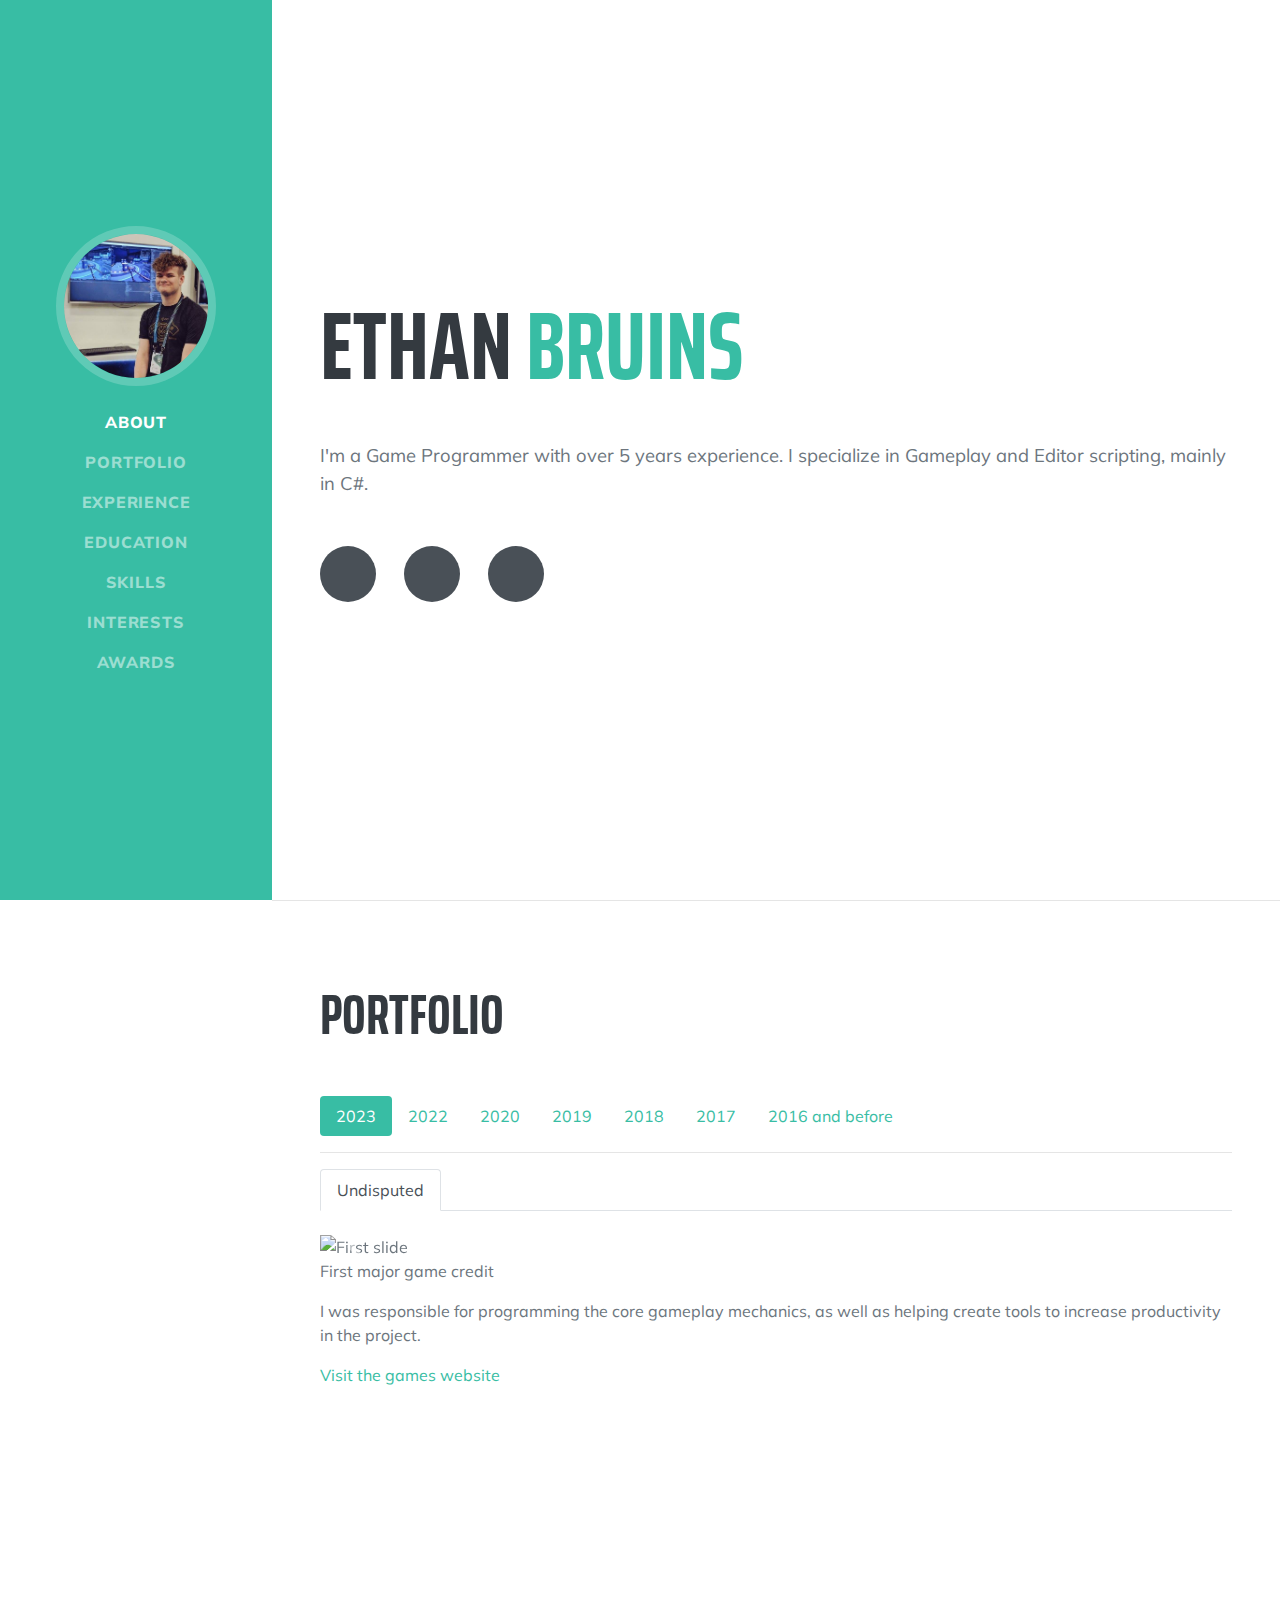
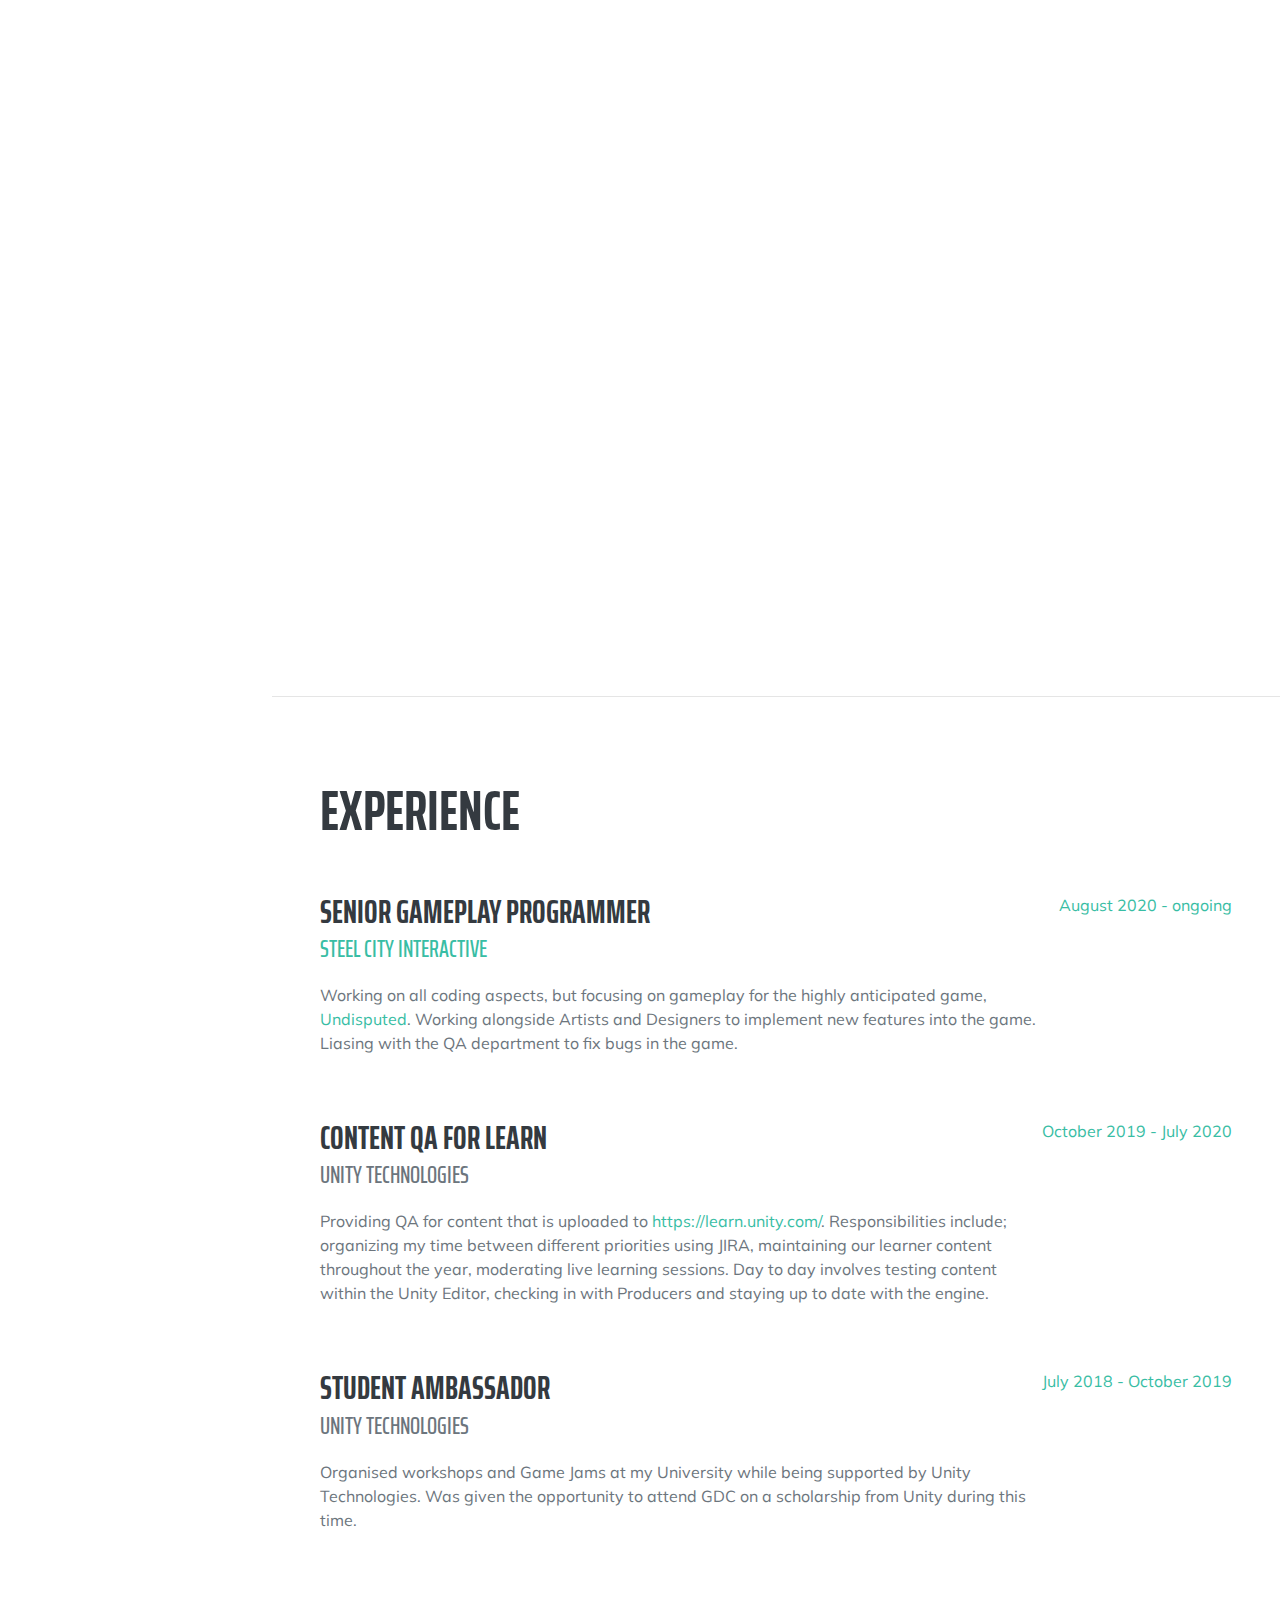
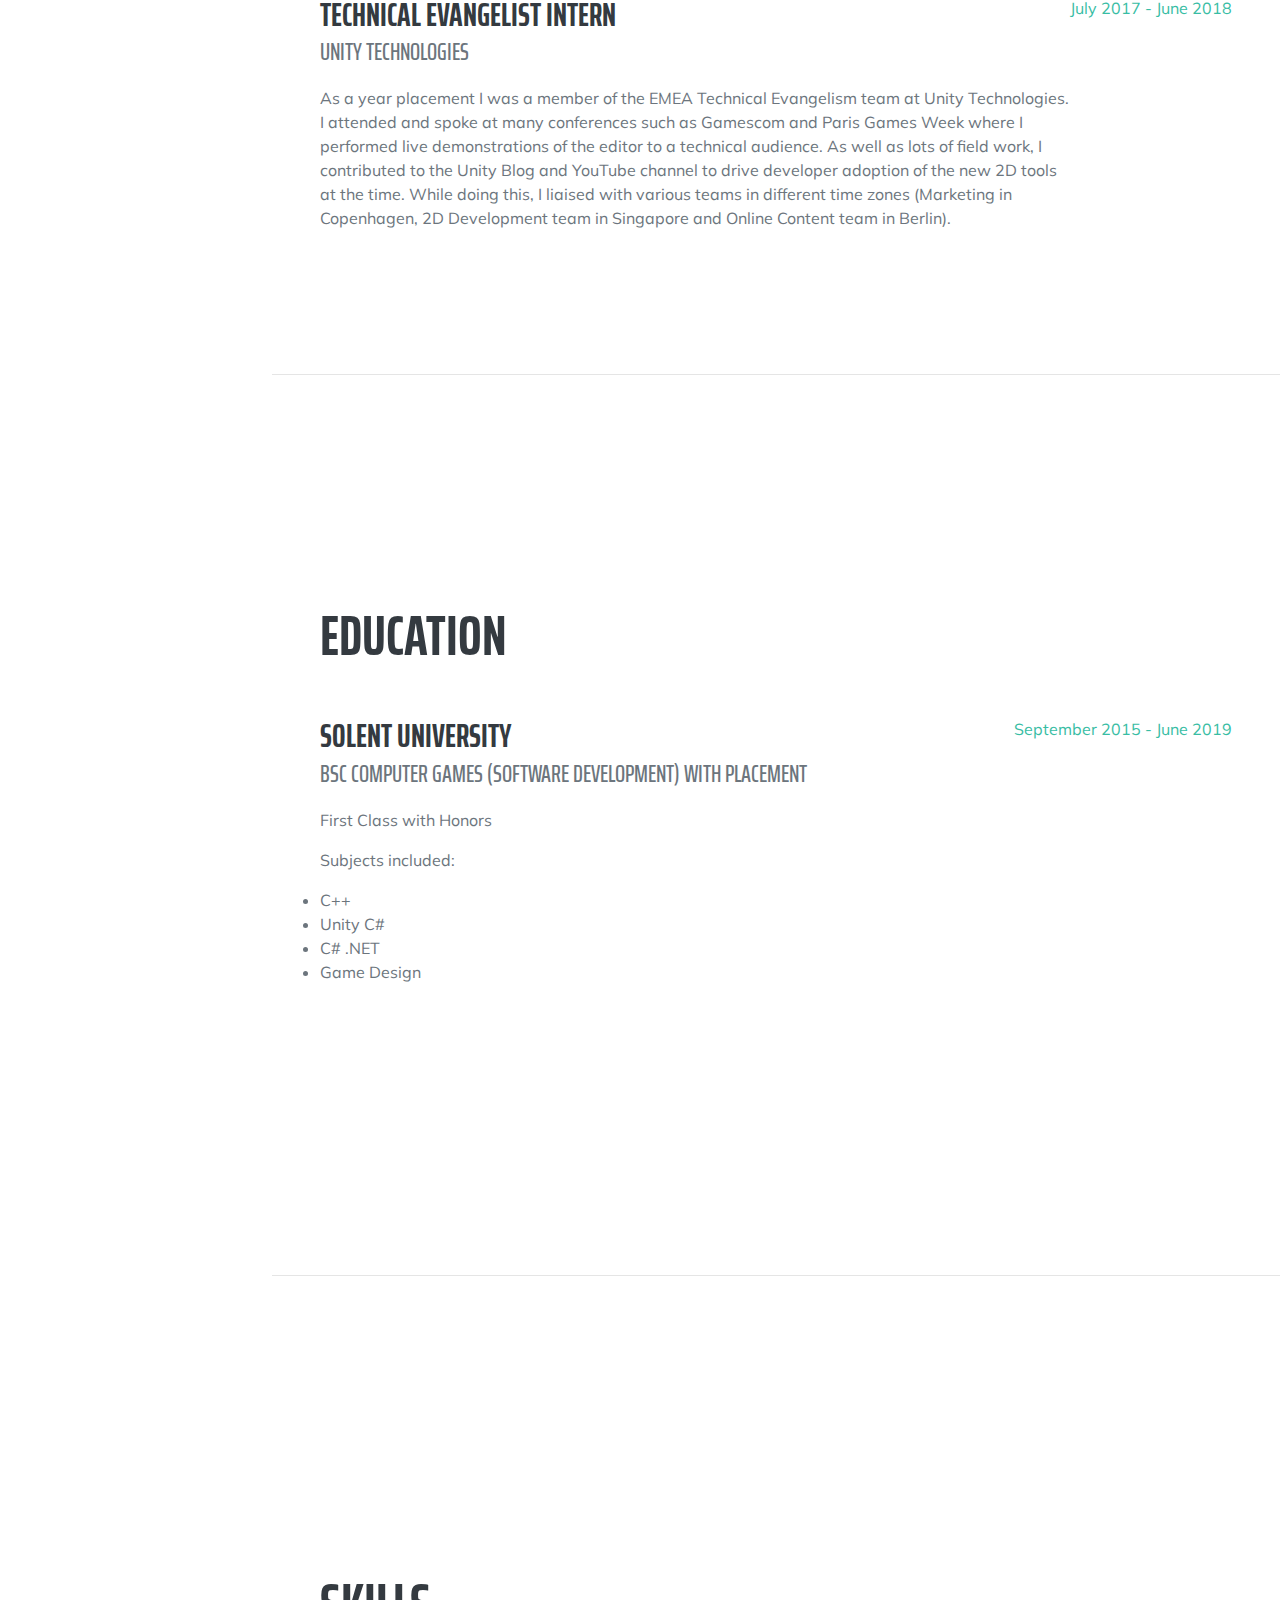
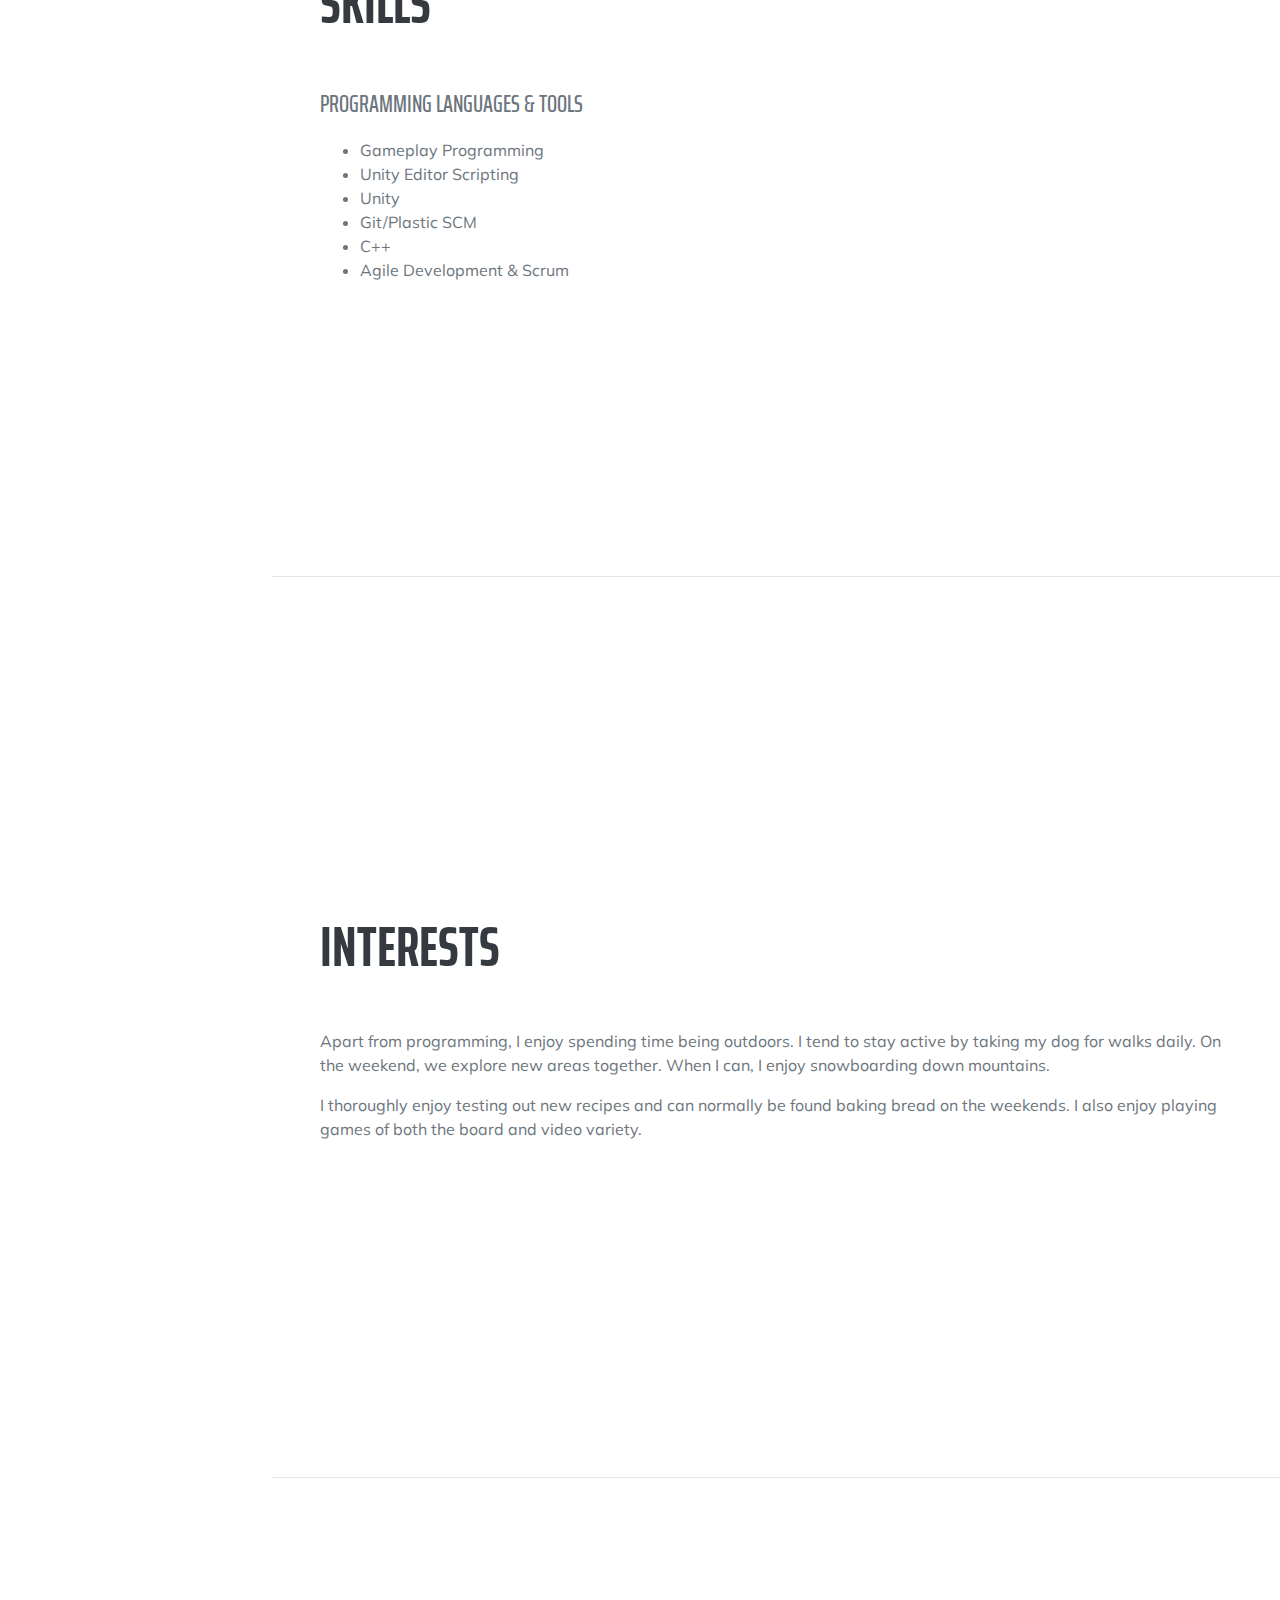
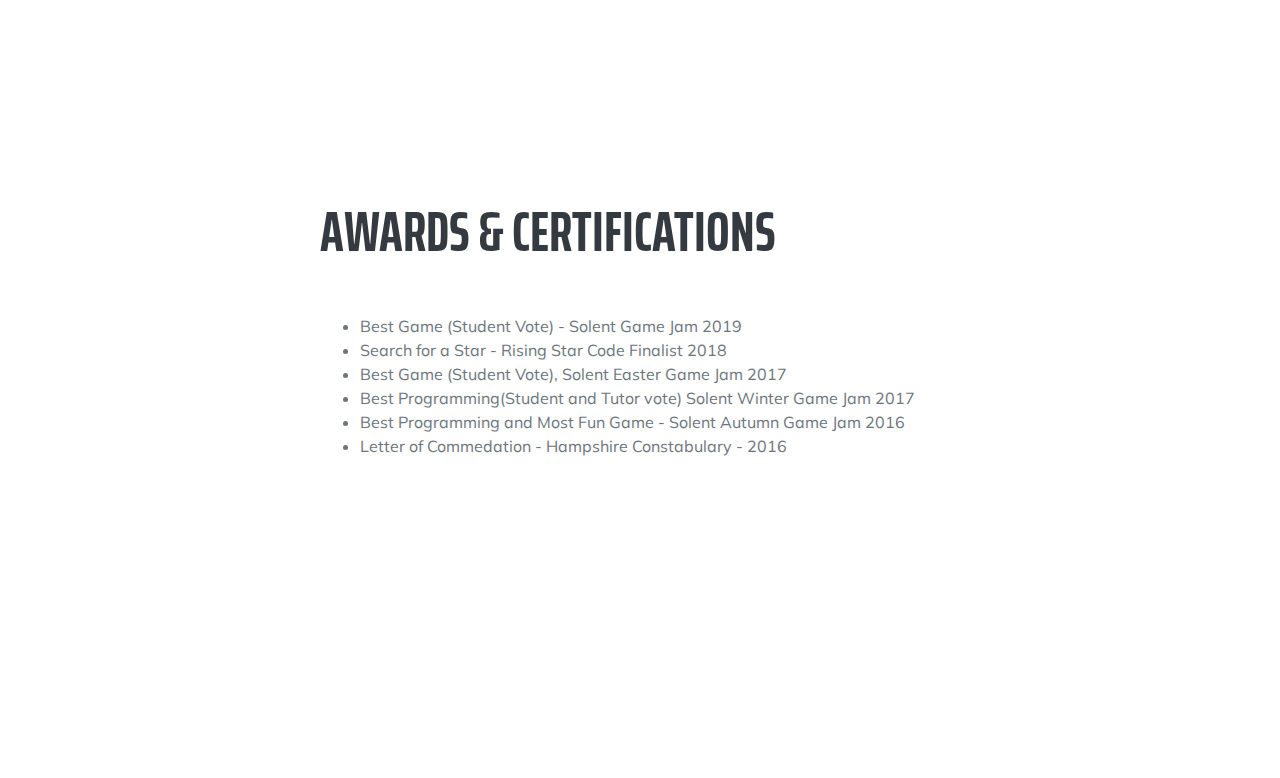
==== commit e5d650d5: "removed twitter" ====
--- a/index.html
+++ b/index.html
@@ -60,7 +60,6 @@
                     <div class="social-icons">
                         <a class="social-icon" href="https://www.linkedin.com/in/ethanbruins/"><i class="fab fa-linkedin-in"></i></a>
                         <a class="social-icon" href="https://github.com/Westerveld"><i class="fab fa-github"></i></a>
-                        <a class="social-icon" href="https://twitter.com/bruinsee"><i class="fab fa-twitter"></i></a>
                         <a class="social-icon" href="https://jestyjam.itch.io"><i class="fab fa-itch-io"></i></a>
                     </div>
                 </div>
